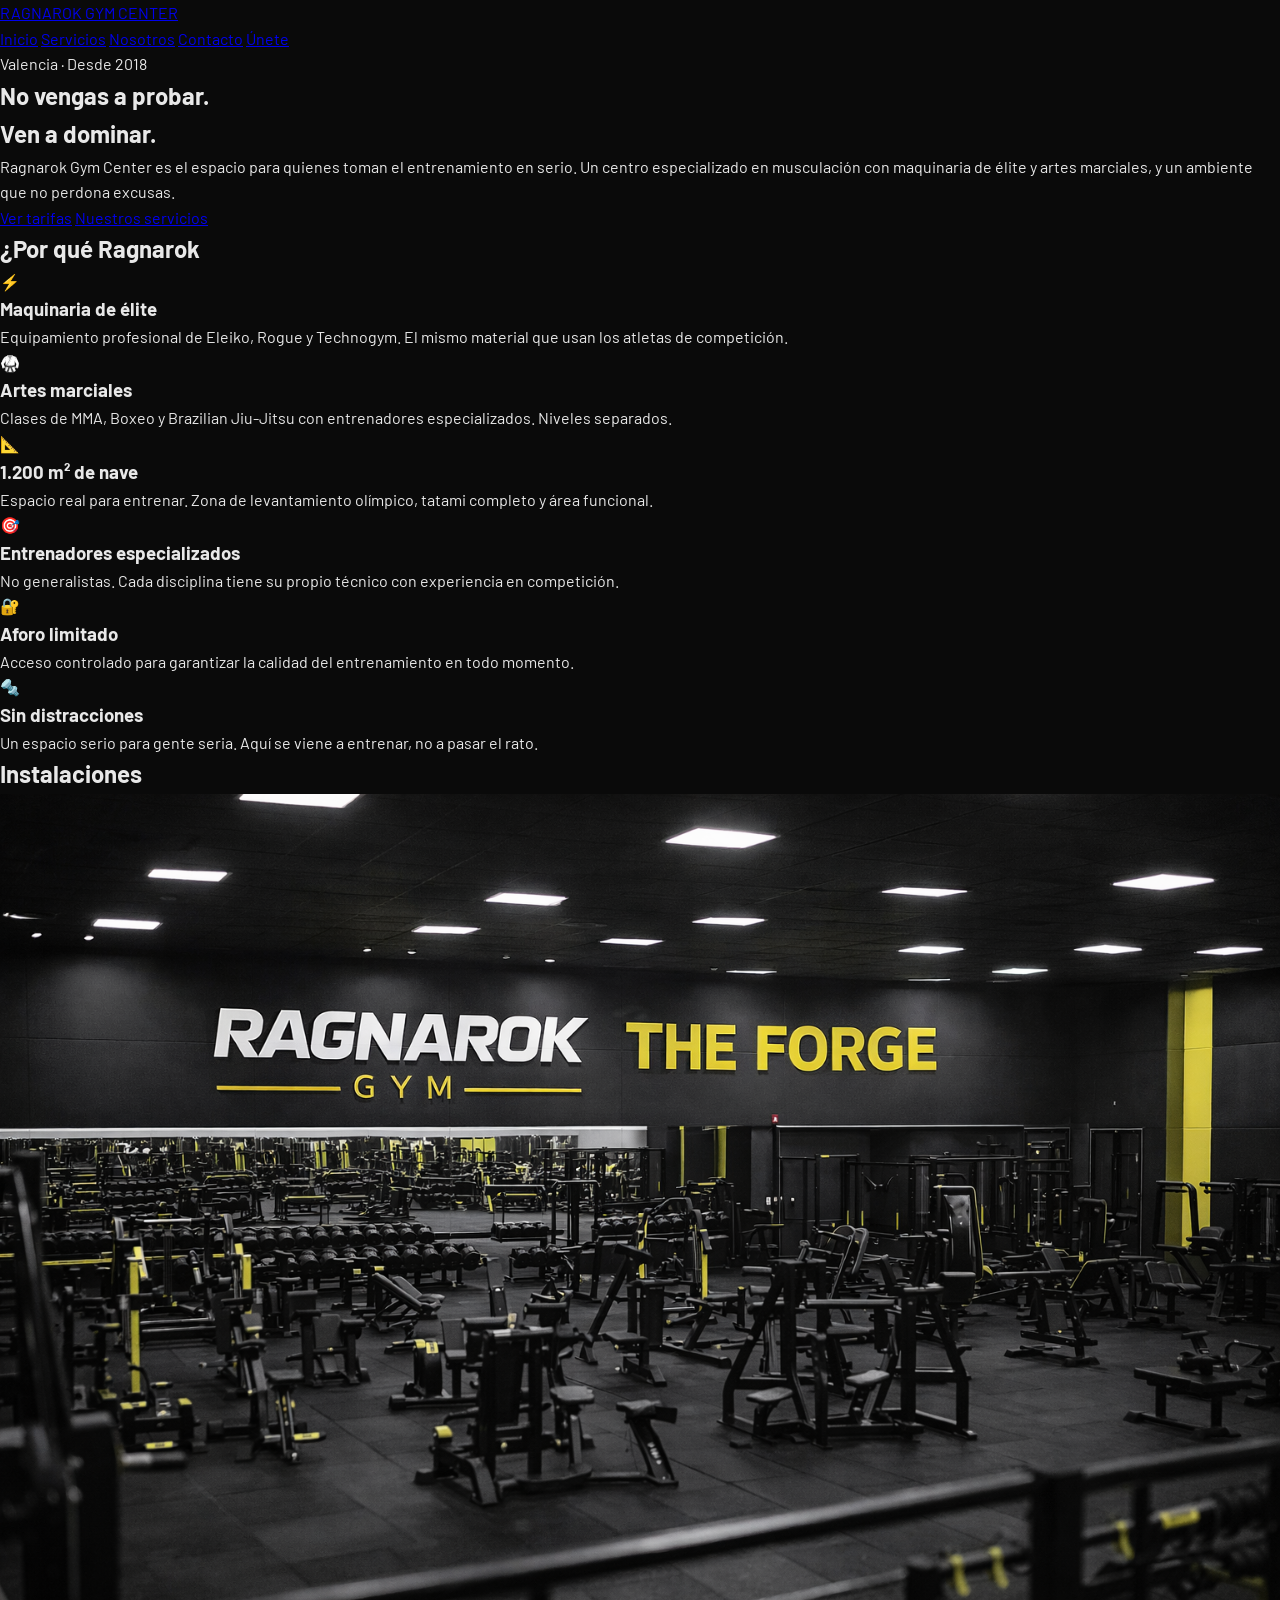
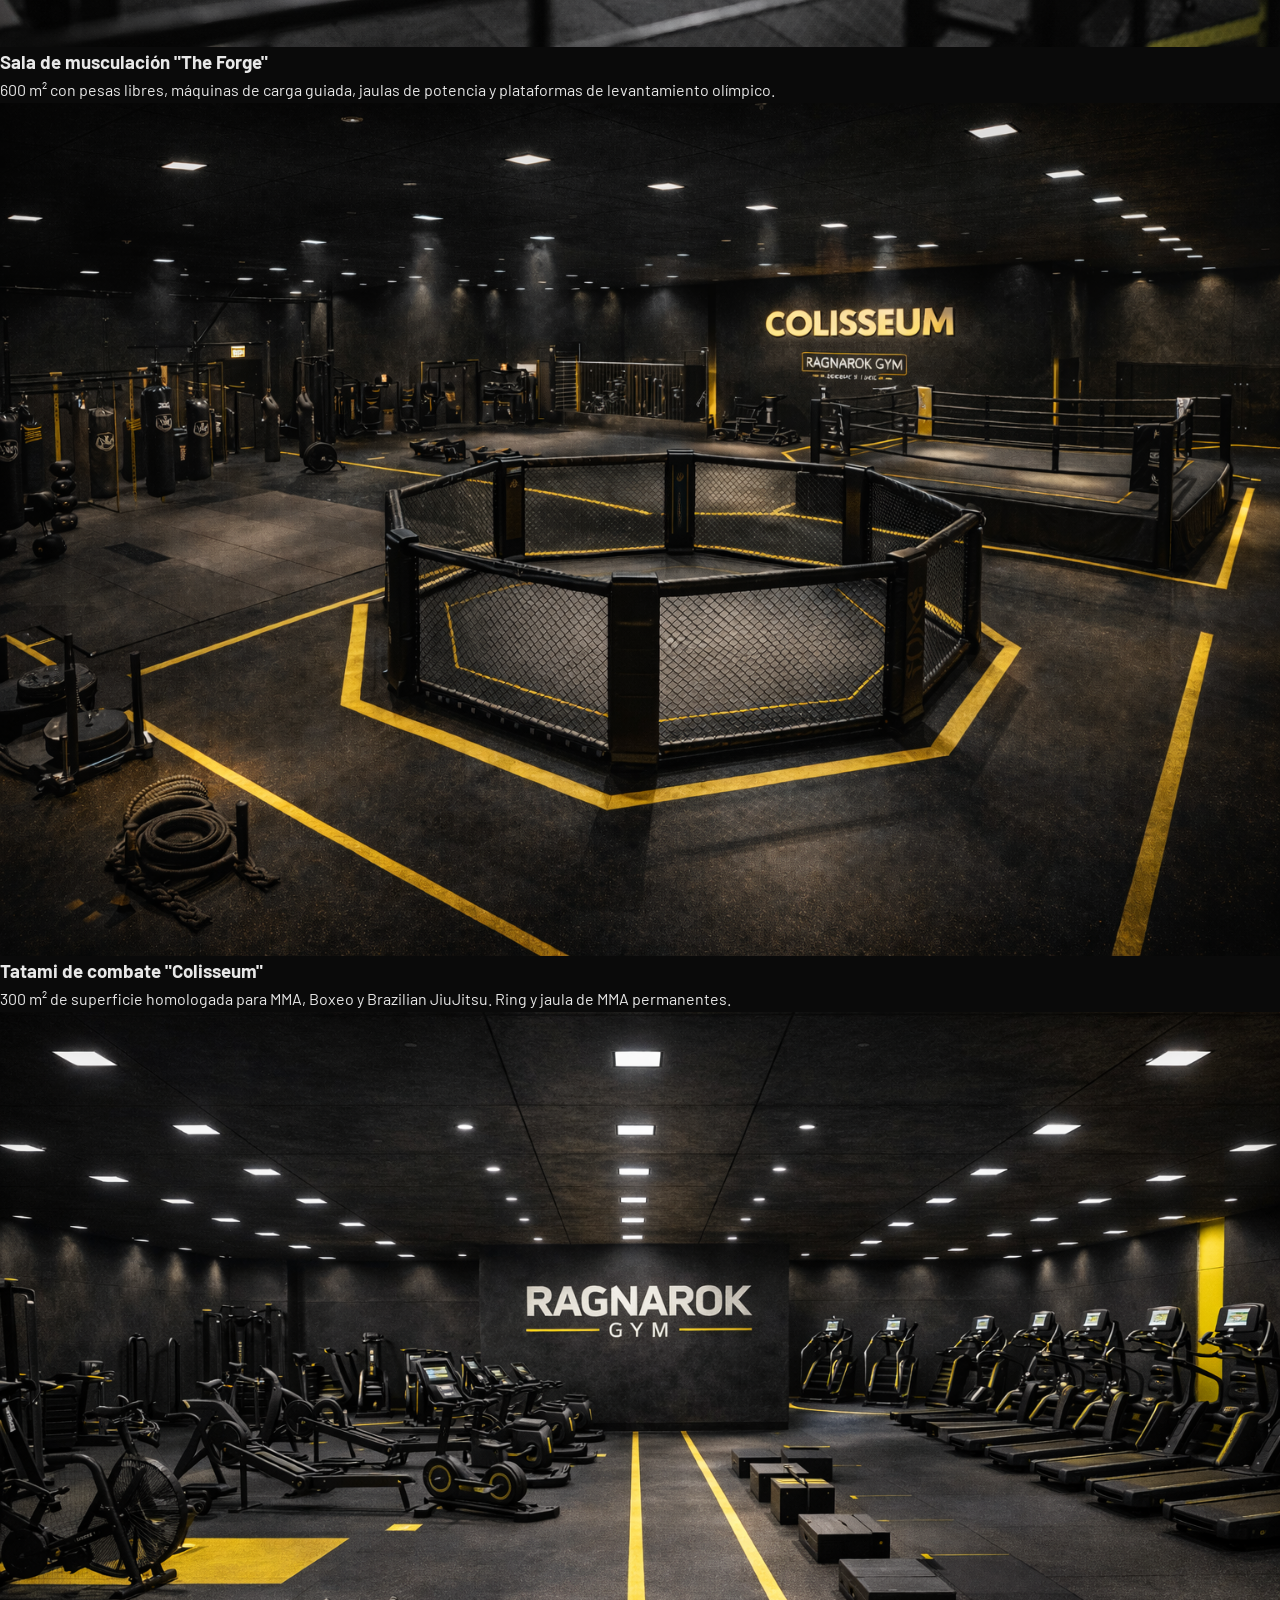
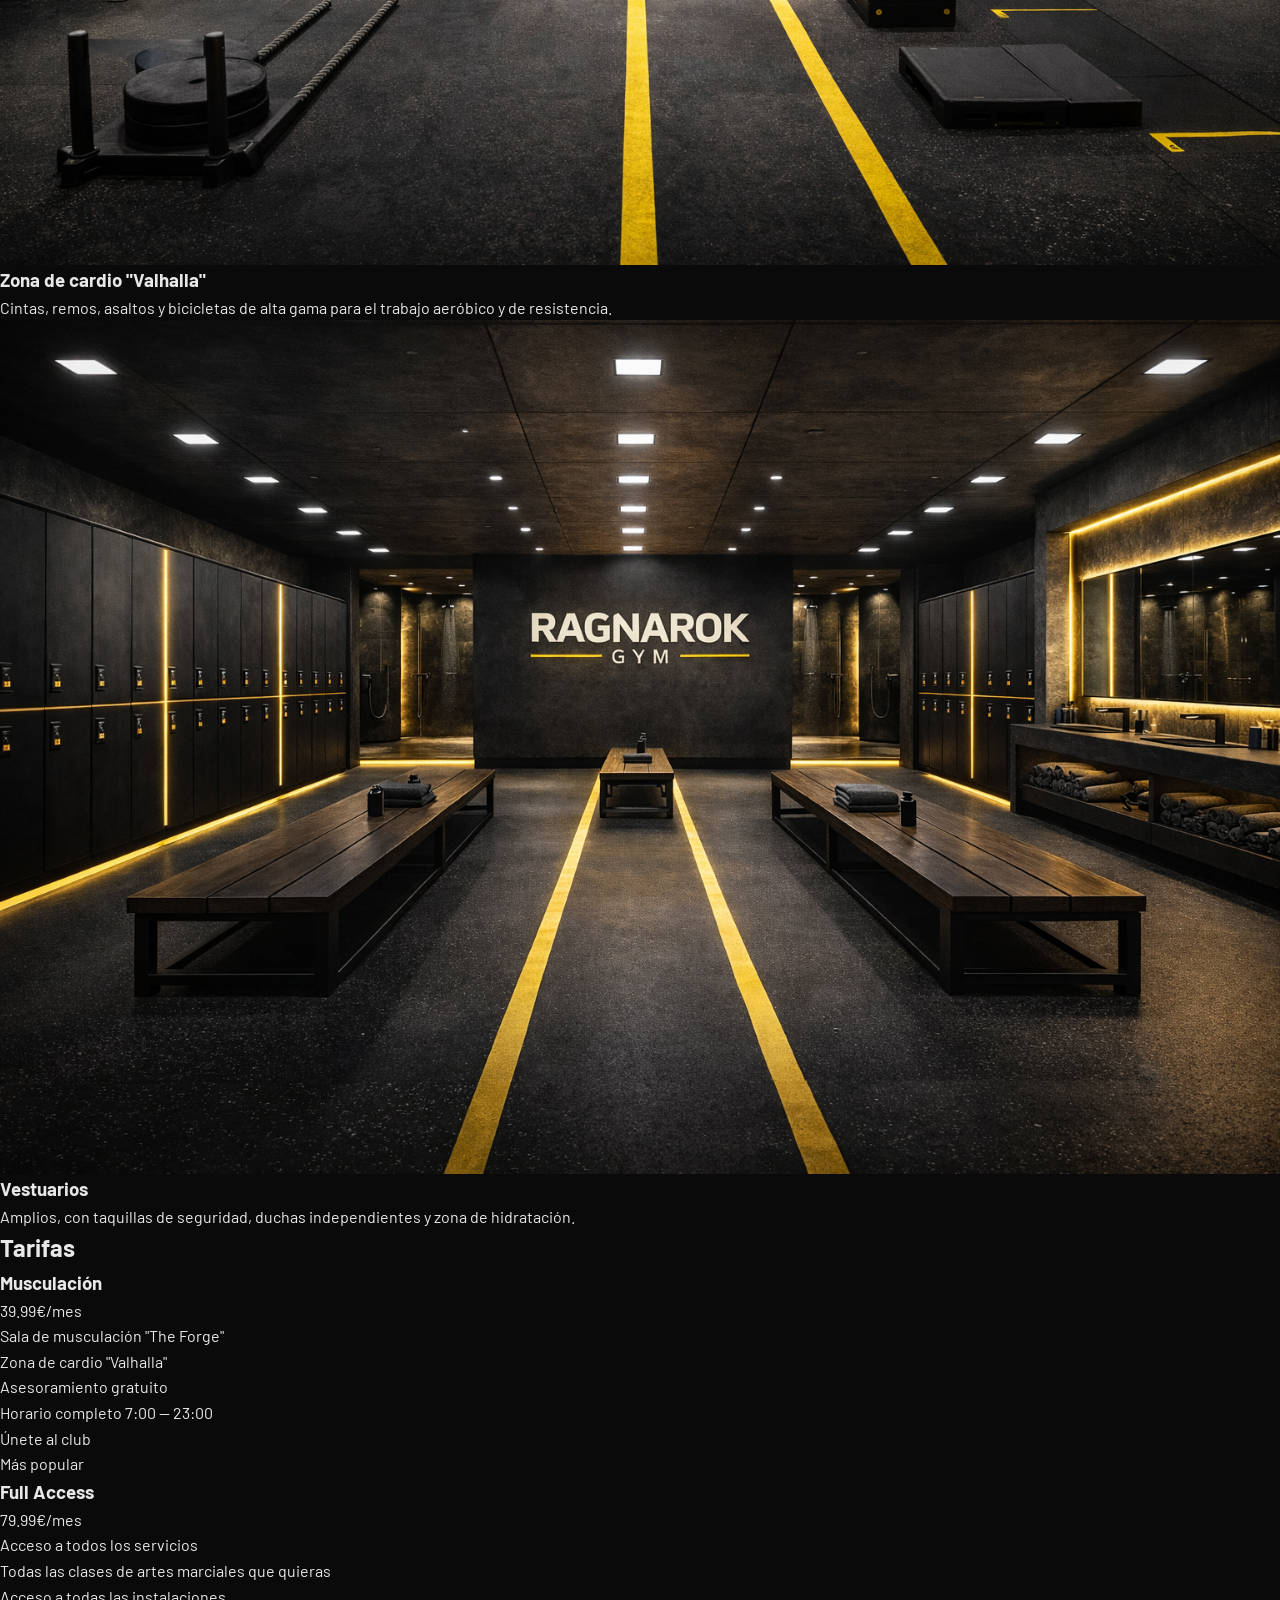
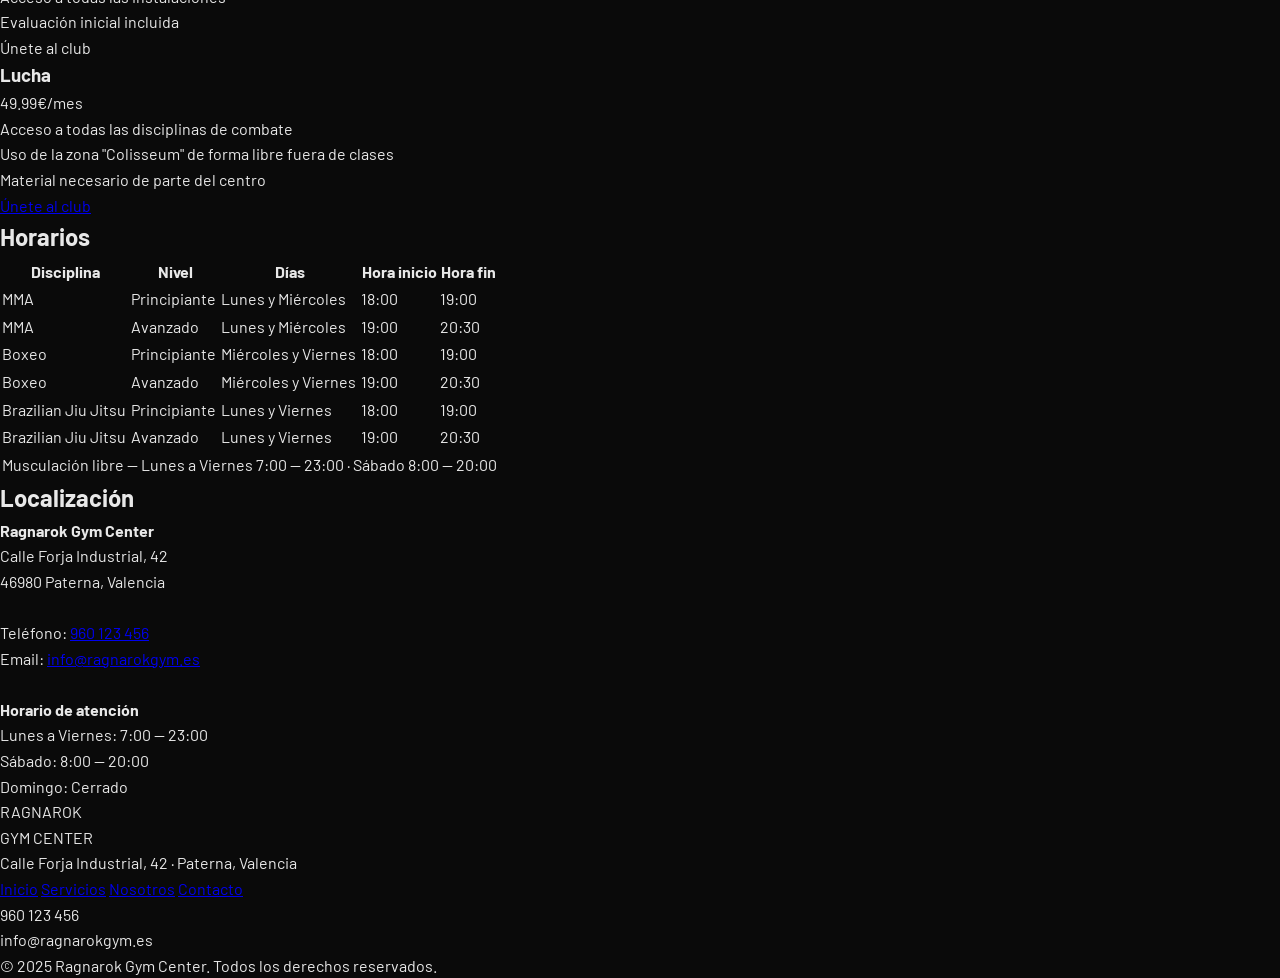
==== web/index.html @ 9cafcb99 "Añadir estructura inicial del proyecto web Se añaden las páginas HTML (index, contacto, nosotros, se" ====
<!DOCTYPE html>
<html lang="en">
<head>
    <meta charset="UTF-8">
    <meta name="viewport" content="width=device-width, initial-scale=1.0">
    <title>Ragnarok Gym Center - Forja tu límite</title>
    <link rel="preconnect" href="https://fonts.googleapis.com" />
  <link rel="preconnect" href="https://fonts.gstatic.com" crossorigin />
  <link href="https://fonts.googleapis.com/css2?family=Bebas+Neue&family=Barlow:wght@300;400;600;700&display=swap" rel="stylesheet" />
  <link rel="stylesheet" href="styles.css" />
</head>
<body>

    <!-- HEADER -->
    <header >
        <div class="contenedor header-interno">

            <a href="index.html" class="logo">
                <span class="logo-nombre">RAGNAROK</span>
                <span class="logo-slogan">GYM CENTER</span>
            </a>

            <nav class="nav-principal">
                <a href="index.html" class="nav-enlace activo">Inicio</a>
                <a href="servicios.html" class="nav-enlace">Servicios</a>
                <a href="nosotros.html" class="nav-enlace">Nosotros</a>
                <a href="contacto.html" class="nav-enlace">Contacto</a>
                <a href="index.html#tarifas" class="nav-enlace nav-enlace--cta">Únete</a>
            </nav>

        </div>
    </header>

    <!-- MAIN -->
    <main>
        <section class="hero" id="inicio">
            <div class="hero-fondo"></div>
            <div class="contenedor hero-contenido">

                <p class="hero-eyebrow">Valencia · Desde 2018</p>

                <h1 class="hero-titulo">
                    No vengas a probar. <br>
                    Ven a <span class="texto-acento">dominar</span>.
                </h1>

                <p class="hero-descripcion">
                    Ragnarok Gym Center es el espacio para quienes toman el entrenamiento en serio.
                    Un centro especializado en musculación con maquinaria de élite y artes marciales,
                    y un ambiente que no perdona excusas.
                </p>

                <div class="hero-botones">
                    <a href="index.html#tarifas" class="btn btn--primario">Ver tarifas</a>
                    <a href="servicios.html" class="btn btn--fantasma">Nuestros servicios</a>
                </div>

            </div>
        </section>

        <!-- SECTION BENEFICIOS -->
        <section class="beneficios" id="beneficios">
            <div class="contenedor">

                <h2>¿Por qué Ragnarok</h2>

                <div class="beneficios-grid">

                    <article>
                        <span>⚡</span>
                        <h3>Maquinaria de élite</h3>
                        <p>Equipamiento profesional de Eleiko, Rogue y Technogym. El mismo material que usan los atletas de competición.</p>
                    </article>

                    <article>
                        <span>🥋</span>
                        <h3>Artes marciales</h3>
                        <p>Clases de MMA, Boxeo y Brazilian Jiu-Jitsu con entrenadores especializados. Niveles separados.</p>
                    </article>

                    <article>
                        <span>📐</span>
                        <h3>1.200 m² de nave</h3>
                        <p>Espacio real para entrenar. Zona de levantamiento olímpico, tatami completo y área funcional.</p>
                    </article>

                    <article>
                        <span>🎯</span>
                        <h3>Entrenadores especializados</h3>
                        <p>No generalistas. Cada disciplina tiene su propio técnico con experiencia en competición.</p>
                    </article>

                    <article>
                        <span>🔐</span>
                        <h3>Aforo limitado</h3>
                        <p>Acceso controlado para garantizar la calidad del entrenamiento en todo momento.</p>
                    </article>

                    <article>
                        <span>🔩</span>
                        <h3>Sin distracciones</h3>
                        <p>Un espacio serio para gente seria. Aquí se viene a entrenar, no a pasar el rato.</p>
                    </article>
                </div>
            </div>
        </section>

        <!-- SECTION INSTALACIONES -->
        <section class="instalaciones" id="instalaciones">
            <div class="contenedor">

                <h2>Instalaciones</h2>

                <div class="instalaciones-grid">
                    <article>
                        <img src="img/sala-musculacion.jpg" alt="Sala de musculación principal">
                        <h3>Sala de musculación "The Forge"</h3>
                        <p>600 m² con pesas libres, máquinas de carga guiada, jaulas de potencia y plataformas de levantamiento olímpico.</p>
                    </article>

                    <article>
                        <img src="img/tatami.jpg" alt="Tatami y zona de combate">
                        <h3>Tatami de combate "Colisseum"</h3>
                        <p>300 m² de superficie homologada para MMA, Boxeo y Brazilian JiuJitsu. Ring y jaula de MMA permanentes.</p>
                    </article>

                    <article>
                        <img src="img/cardio.jpg" alt="Zona de cardio">
                        <h3>Zona de cardio "Valhalla"</h3>
                        <p>Cintas, remos, asaltos y bicicletas de alta gama para el trabajo aeróbico y de resistencia.</p>
                    </article>

                    <article>
                        <img src="img/vestuarios.jpg" alt="Vestuarios">
                        <h3>Vestuarios</h3>
                        <p>Amplios, con taquillas de seguridad, duchas independientes y zona de hidratación.</p>
                    </article>
                    

                </div>
            </div>
        </section>

        <!-- SECTION TARIFAS -->
        <section class="tarifas" id="tarifas">
            <div class="contenedor">

                <h2>Tarifas</h2>

                <div class="tarifas-grid">

                    <article>
                        <h3>Musculación</h3>
                        <p class="precio">39.99€<span>/mes</span></p>
                        <ul>
                            <li>Sala de musculación "The Forge"</li>
                            <li>Zona de cardio "Valhalla"</li>
                            <li>Asesoramiento gratuito</li>
                            <li>Horario completo 7:00 — 23:00</li>
                        </ul>
                        <a class="btn">Únete al club</a>
                    </article>

                    <article class="destacado">
                        <p class="badge">Más popular</p>
                        <h3>Full Access</h3>
                        <p class="precio">79.99€<span>/mes</span></p>
                        <ul>
                            <li>Acceso a todos los servicios</li>
                            <li>Todas las clases de artes marciales que quieras</li>
                            <li>Acceso a todas las instalaciones</li>
                            <li>Evaluación inicial incluida</li>
                        </ul>
                        <a class="btn">Únete al club</a>
                    </article>

                    <article>
                        <h3>Lucha</h3>
                        <p class="precio">49.99€<span>/mes</span></p>
                        <ul>
                            <li>Acceso a todas las disciplinas de combate</li>
                            <li>Uso de la zona "Colisseum" de forma libre fuera de clases</li>
                            <li>Material necesario de parte del centro</li>
                        </ul>
                        <a href="contacto.html" class="btn">Únete al club</a>
                    </article>

                </div>
            </div>

        </section>

        <!-- SECTION HORARIO  -->
        <section class="horarios" id="horarios">
            <div class="contenedor">

                <h2>Horarios</h2>

                <table>
                    <thead>
                        <tr>
                            <th>Disciplina</th>
                            <th>Nivel</th>
                            <th>Días</th>
                            <th>Hora inicio</th>
                            <th>Hora fin</th>
                        </tr>
                    </thead>
                    <tbody>
                        <tr>
                            <td>MMA</td>
                            <td>Principiante</td>
                            <td>Lunes y Miércoles</td>
                            <td>18:00</td>
                            <td>19:00</td>
                        </tr>
                        <tr>
                            <td>MMA</td>
                            <td>Avanzado</td>
                            <td>Lunes y Miércoles</td>
                            <td>19:00</td>
                            <td>20:30</td>
                        </tr>
                        <tr>
                            <td>Boxeo</td>
                            <td>Principiante</td>
                            <td>Miércoles y Viernes</td>
                            <td>18:00</td>
                            <td>19:00</td>
                        </tr>
                        <tr>
                            <td>Boxeo</td>
                            <td>Avanzado</td>
                            <td>Miércoles y Viernes</td>
                            <td>19:00</td>
                            <td>20:30</td>
                        </tr>
                        <tr>
                            <td>Brazilian Jiu Jitsu</td>
                            <td>Principiante</td>
                            <td>Lunes y Viernes</td>
                            <td>18:00</td>
                            <td>19:00</td>
                        </tr>
                        <tr>
                            <td>Brazilian Jiu Jitsu</td>
                            <td>Avanzado</td>
                            <td>Lunes y Viernes</td>
                            <td>19:00</td>
                            <td>20:30</td>
                        </tr>
                        <tr>
                            <td colspan="5">Musculación libre — Lunes a Viernes 7:00 — 23:00 · Sábado 8:00 — 20:00</td>
                        </tr>
                    </tbody>
                </table>
            </div>
        </section>

        <!-- SECTION LOCALIZACIÓN  -->
        <section>
            <div class="contenedor">

                <h2>Localización</h2>

                <div class="localizacion-inner">

                    <div class="localizacion-info">
                        <p><strong>Ragnarok Gym Center</strong></p>
                        <p>Calle Forja Industrial, 42</p>
                        <p>46980 Paterna, Valencia</p>
                        <br>
                        <p>Teléfono: <a href="tel:+34960123456">960 123 456</a></p>
                        <p>Email: <a href="mailto:info@ragnarokgym.es">info@ragnarokgym.es</a></p>
                        <br>
                        <p><strong>Horario de atención</strong></p>
                        <p>Lunes a Viernes: 7:00 — 23:00</p>
                        <p>Sábado: 8:00 — 20:00</p>
                        <p>Domingo: Cerrado</p>
                    </div>

                </div>
            </div>

        </section>

    </main>

    <!-- FOOTER  -->
    <footer class="footer">
        <div class="contenedor footer-inner">

            <div>
                <p class="logo-nombre">RAGNAROK</p>
                <p>GYM CENTER</p>
                <p>Calle Forja Industrial, 42 · Paterna, Valencia</p>
            </div>

            <nav>
                <a href="index.html">Inicio</a>
                <a href="servicios.html">Servicios</a>
                <a href="nosotros.html">Nosotros</a>
                <a href="contacto.html">Contacto</a>
            </nav>

            <div>
                <p>960 123 456</p>
                <p>info@ragnarokgym.es</p>
            </div>

        </div>
        
        <p class="footer-copy">© 2025 Ragnarok Gym Center. Todos los derechos reservados.</p>
    </footer>
</body>
</html>
---- web/styles.css ----
:root {
    --negro: #0a0a0a;
    --gris-oscuro: #141414;
    --gris-medio: #1e1e1e;
    --gris-borde: #2e2e2e;
    --texto-principal: #e8e8e8;
    --texto-secundario: #888888;
    --acento: #c8f000;
    --fuente-titulo: 'Bebas Neue', sans-serif;
    --fuente-cuerpo: 'Barlow', sans-serif;
    --borde: 1px solid var(--gris-borde);
}

* {
    margin: 0;
    padding: 0;
    box-sizing: border-box;
}

body {
    background-color: var(--negro);
    color: var(--texto-principal);
    font-family: var(--fuente-cuerpo);
    font-size: 16px;
    line-height: 1.6;
}

img {
    display: block;
    width: 100%;
}
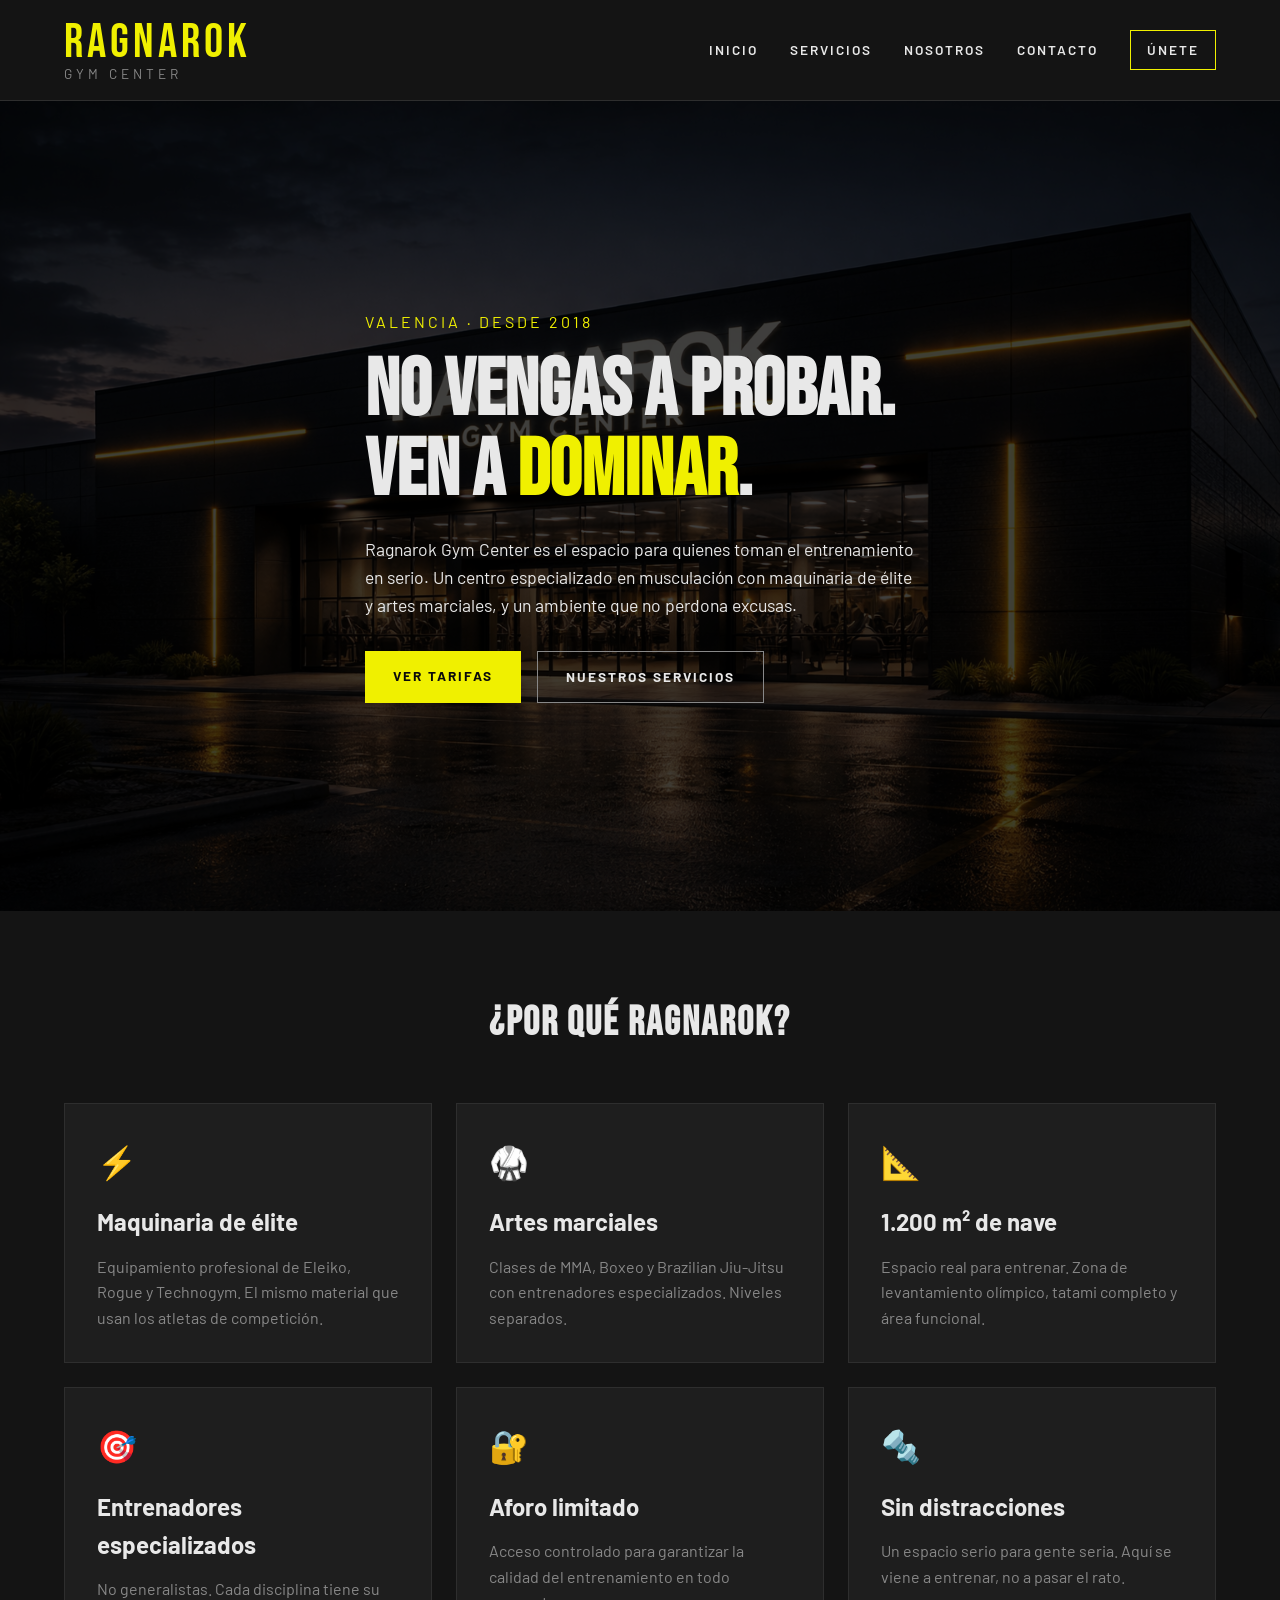
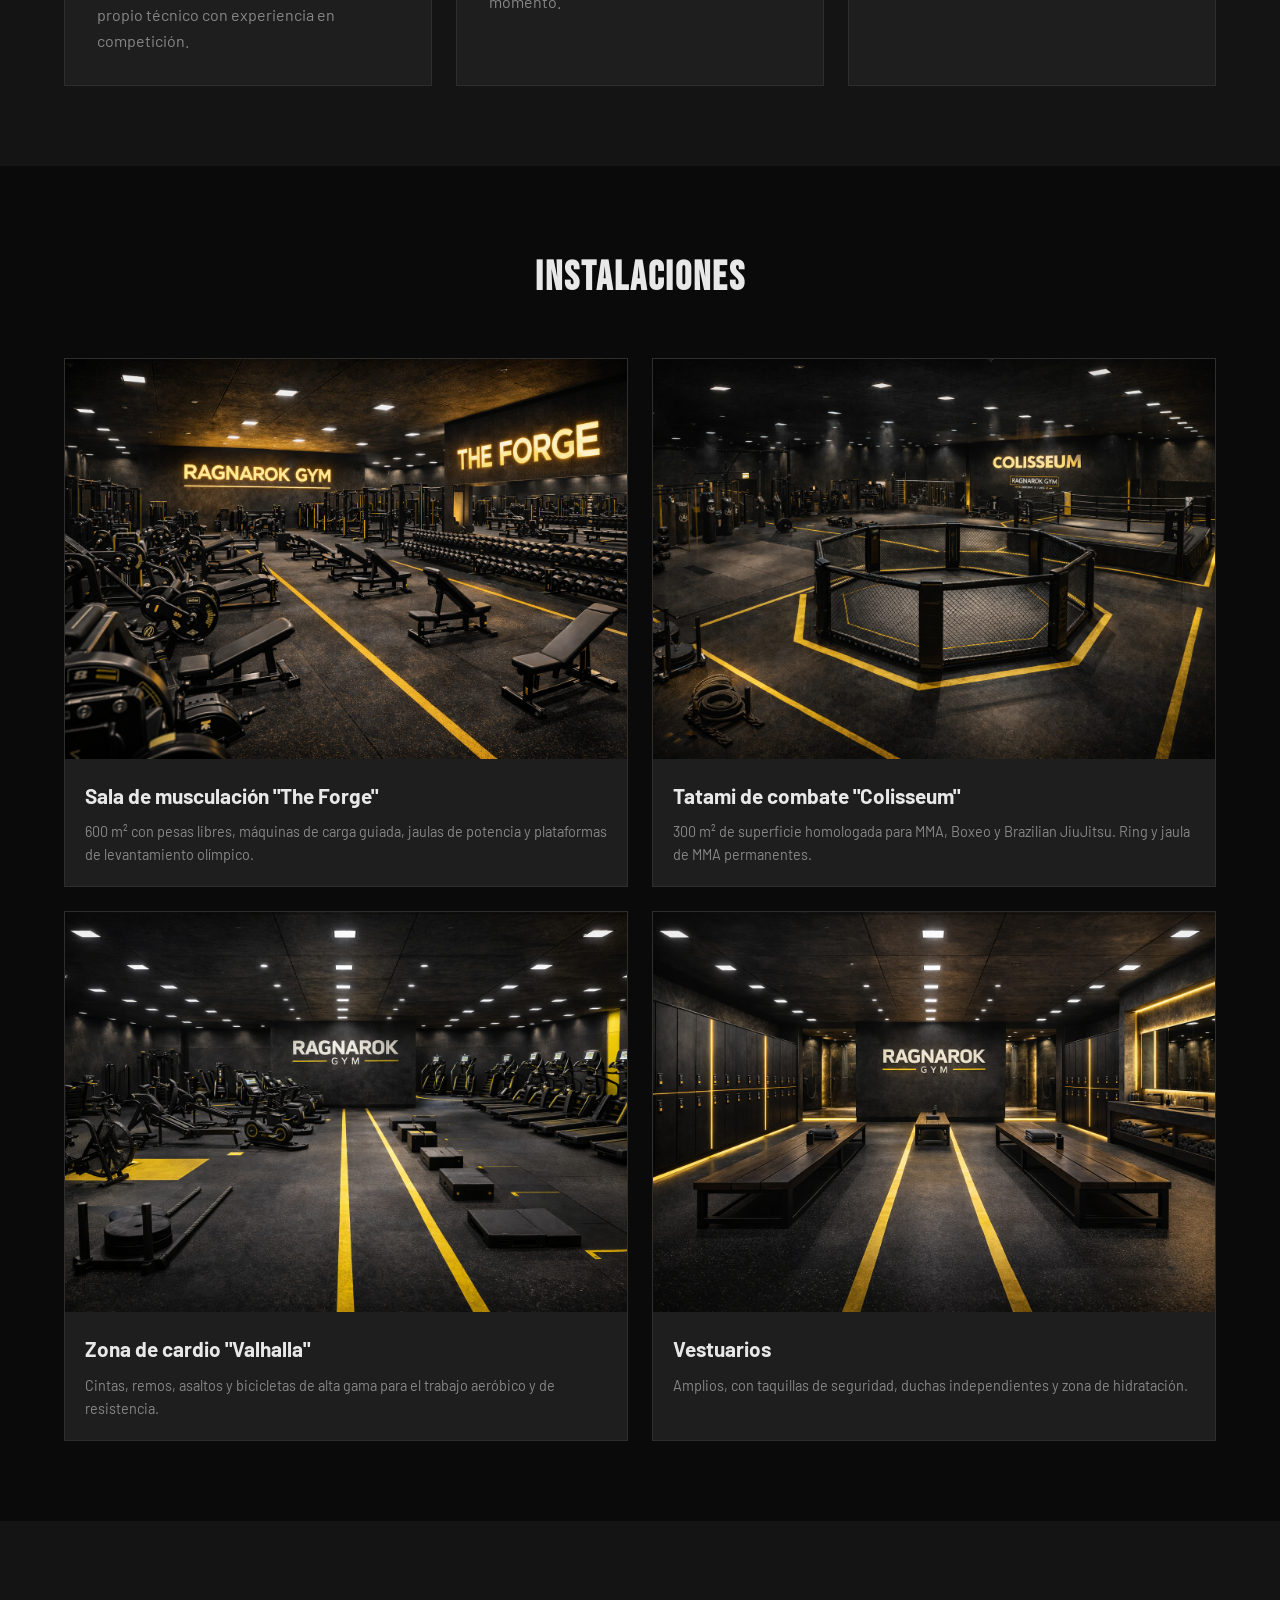
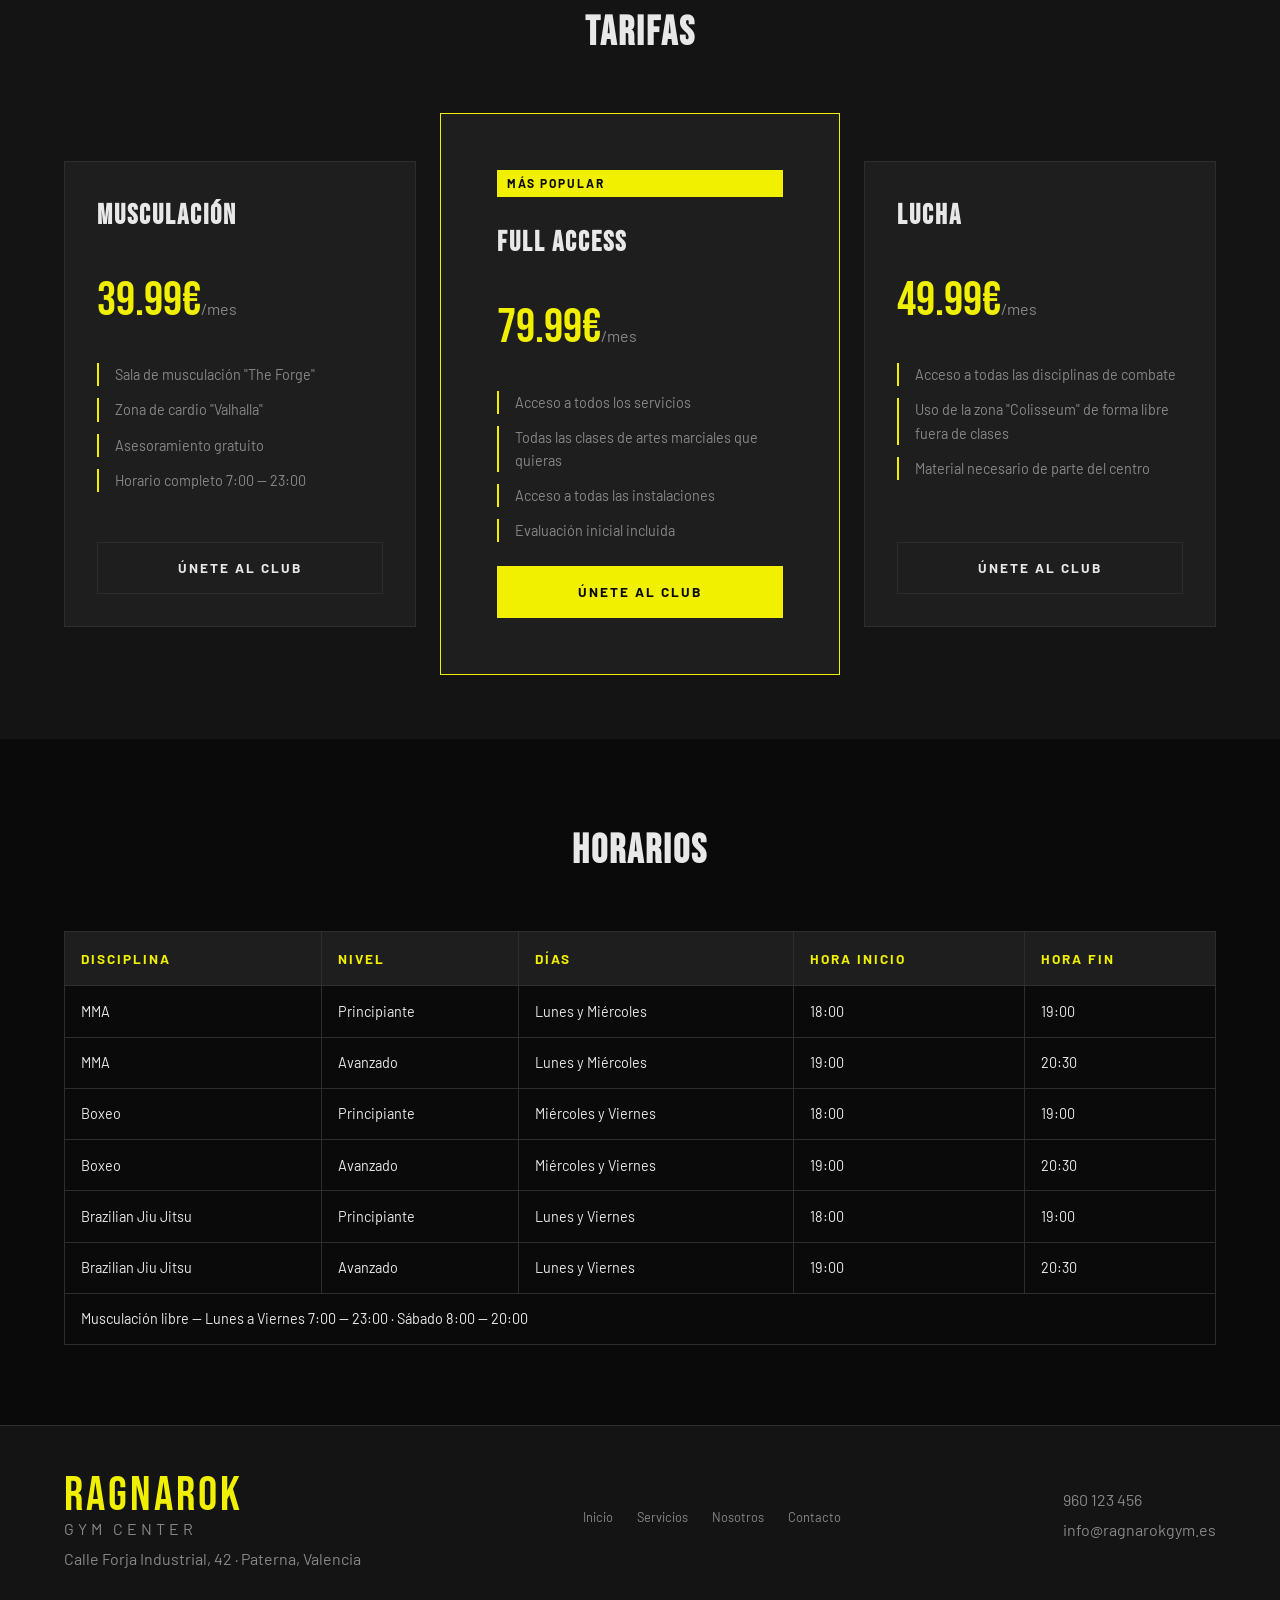
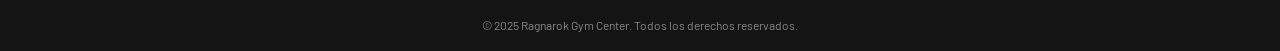
==== commit 30353b4e: "Añadir CSS de index.html A parte, se ha quitado sección de localización" ====
--- a/web/index.html
+++ b/web/index.html
@@ -62,7 +62,7 @@
         <section class="beneficios" id="beneficios">
             <div class="contenedor">
 
-                <h2>¿Por qué Ragnarok</h2>
+                <h2>¿Por qué Ragnarok?</h2>
 
                 <div class="beneficios-grid">
 
@@ -257,33 +257,6 @@
             </div>
         </section>
 
-        <!-- SECTION LOCALIZACIÓN  -->
-        <section>
-            <div class="contenedor">
-
-                <h2>Localización</h2>
-
-                <div class="localizacion-inner">
-
-                    <div class="localizacion-info">
-                        <p><strong>Ragnarok Gym Center</strong></p>
-                        <p>Calle Forja Industrial, 42</p>
-                        <p>46980 Paterna, Valencia</p>
-                        <br>
-                        <p>Teléfono: <a href="tel:+34960123456">960 123 456</a></p>
-                        <p>Email: <a href="mailto:info@ragnarokgym.es">info@ragnarokgym.es</a></p>
-                        <br>
-                        <p><strong>Horario de atención</strong></p>
-                        <p>Lunes a Viernes: 7:00 — 23:00</p>
-                        <p>Sábado: 8:00 — 20:00</p>
-                        <p>Domingo: Cerrado</p>
-                    </div>
-
-                </div>
-            </div>
-
-        </section>
-
     </main>
 
     <!-- FOOTER  -->
@@ -291,8 +264,10 @@
         <div class="contenedor footer-inner">
 
             <div>
-                <p class="logo-nombre">RAGNAROK</p>
-                <p>GYM CENTER</p>
+                <div class="logo-footer">
+                    <p class="logo-nombre">RAGNAROK</p>
+                    <p class="logo-slogan">GYM CENTER</p>
+                </div>
                 <p>Calle Forja Industrial, 42 · Paterna, Valencia</p>
             </div>
 
@@ -309,7 +284,7 @@
             </div>
 
         </div>
-        
+
         <p class="footer-copy">© 2025 Ragnarok Gym Center. Todos los derechos reservados.</p>
     </footer>
 </body>
--- a/web/styles.css
+++ b/web/styles.css
@@ -5,7 +5,7 @@
     --gris-borde: #2e2e2e;
     --texto-principal: #e8e8e8;
     --texto-secundario: #888888;
-    --acento: #c8f000;
+    --acento: #f0f000;
     --fuente-titulo: 'Bebas Neue', sans-serif;
     --fuente-cuerpo: 'Barlow', sans-serif;
     --borde: 1px solid var(--gris-borde);
@@ -28,4 +28,479 @@
 img {
     display: block;
     width: 100%;
-}+}
+
+a {
+    text-decoration: none;
+    color: inherit;
+}
+
+/* =====================
+        HEADER
+====================== */
+
+.contenedor {
+    max-width: 1200px;
+    margin: 0 auto;
+    padding: 0 24px;
+}
+
+header {
+    background-color: var(--gris-oscuro);
+    border-bottom: var(--borde);
+    position: sticky;
+    top: 0;
+    z-index: 100;
+    padding: 15px;
+}
+
+.header-interno {
+    display: flex;
+    justify-content: space-between;
+    align-items: center;
+    height: 70px;
+}
+
+/* -- LOGO -- */
+.logo {
+    display: flex;
+    flex-direction: column;
+    line-height: 1;
+}
+
+.logo-nombre {
+    font-family: var(--fuente-titulo);
+    font-size: 3rem;
+    color: var(--acento);
+    letter-spacing: 4px;
+}
+
+.logo-slogan {
+    font-size: 0.85rem;
+    letter-spacing: 4px;
+    color: var(--texto-secundario);
+}
+
+/* -- NAV -- */
+.nav-principal {
+    display: flex;
+    gap: 32px;
+    align-items: center;
+}
+
+.nav-enlace {
+    font-size: 0.85rem;
+    font-weight: 600;
+    letter-spacing: 2px;
+    text-transform: uppercase;
+    color: var(--texto-principal);
+    transition: color 0.2s;
+}
+
+.nav-enlace:hover {
+    color: var(--acento);
+}
+
+.nav-enlace--cta {
+    border: 1px solid var(--acento);
+    color: var(--texto-principal);
+    padding: 8px 16px;
+}
+
+.nav-enlace--cta:hover{
+    background-color: var(--acento);
+    color: var(--negro);
+}
+
+/* =====================
+        HERO
+====================== */
+
+.hero {
+    position: relative;
+    min-height: 90vh;
+    display: flex;
+    align-items: center;
+    background-image: url(img/gimnasio.jpg);
+    background-size: cover;
+    background-position: center;
+}
+
+.hero::before {
+    content: '';
+    position: absolute;
+    inset: 0;
+    background-color: rgba(0, 0, 0, 0.75);
+}
+
+.hero-contenido {
+    position: relative;
+    max-width: 700px;
+}
+
+.hero-eyebrow {
+    font: 0.85rem;
+    letter-spacing: 3px;
+    text-transform: uppercase;
+    color: var(--acento);
+    margin-bottom: 1rem;
+}
+
+.hero-titulo {
+    font-family: var(--fuente-titulo);
+    font-size: 5rem;
+    line-height: 1;
+    margin-bottom: 1.5rem;
+}
+
+.texto-acento {
+    color: var(--acento);
+}
+
+.hero-descripcion {
+    font-size: 1.1rem;
+    color: var(--texto-principal);
+    max-width: 550px;
+    margin-bottom: 2rem;
+}
+
+.hero-botones {
+    display: flex;
+    gap: 1rem;
+}
+
+.btn {
+    font-family: var(--fuente-cuerpo);
+    font-size: 0.85rem;
+    font-weight: 700;
+    letter-spacing: 2px;
+    text-transform: uppercase;
+    padding: 14px 28px;
+    cursor: pointer;
+    transition: all 0.2s;
+}
+
+.btn--primario {
+    background-color: var(--acento);
+    color: var(--negro);
+}
+
+.btn--primario:hover {
+    background-color: #fff;
+}
+
+.btn--fantasma {
+    border: 1px solid var(--texto-secundario);
+    color: var(--texto-principal);
+}
+
+.btn--fantasma:hover {
+    border-color: var(--acento);
+    color: var(--acento);
+}
+
+/* =====================
+    SECTION BENEFICIOS
+====================== */
+
+.beneficios {
+  background-color: var(--gris-oscuro);
+  padding: 5rem 0;
+}
+
+.beneficios h2 {
+  color: var(--texto-principal);
+  font-size: 2.5rem;
+  text-align: center;
+  margin-bottom: 3rem;
+  font-family: var(--fuente-titulo);
+  letter-spacing: 2px;
+}
+
+.beneficios-grid{
+    display: grid;
+    grid-template-columns: repeat(3, 1fr);
+    gap: 1.5rem;
+}
+
+.beneficios-grid article {
+  background-color: var(--gris-medio);
+  border: var(--borde);
+  padding: 2rem;
+}
+
+.beneficios-grid article span {
+    font-size: 2rem;
+    display: block;
+    margin-bottom: 1rem;
+}
+
+.beneficios-grid article h3 {
+  color: var(--texto-principal);
+  font-size: 1.5rem;
+  margin-bottom: 0.75rem;
+}
+
+.beneficios-grid article p {
+  color: var(--texto-secundario);
+  font-size: 1rem;
+}
+
+/* =====================
+  SECCIÓN INSTALACIONES
+====================== */
+
+.instalaciones {
+    background-color: var(--negro);
+    padding: 5rem 0;
+}
+
+.instalaciones h2 {
+    color: var(--texto-principal);
+    font-family: var(--fuente-titulo);
+    font-size: 2.5rem;
+    letter-spacing: 2px;
+    text-align: center;
+    margin-bottom: 3rem;
+}
+
+.instalaciones-grid {
+    display: grid;
+    grid-template-columns: repeat(2, 1fr);
+    gap: 1.5rem;
+}
+
+.instalaciones-grid article {
+    background-color: var(--gris-medio);
+    border: var(--borde);
+    overflow: hidden;
+}
+
+.instalaciones-grid article img {
+    width: 100%;
+    height: 400px;
+    object-fit: cover;
+}
+
+.instalaciones-grid h3 {
+    color: var(--texto-principal);
+    font-size: 1.3rem;
+    padding: 1.25rem 1.25rem 0.5rem;
+}
+
+.instalaciones-grid p {
+    color: var(--texto-secundario);
+    font-size: 0.9rem;
+    padding: 0 1.25rem 1.25rem;
+}
+
+/* =====================
+  SECCIÓN TARIFAS
+====================== */
+
+.tarifas {
+    background-color: var(--gris-oscuro);
+    padding: 5rem 0 7rem;
+}
+
+.tarifas h2 {
+    color: var(--texto-principal);
+    font-family: var(--fuente-titulo);
+    font-size: 2.5rem;
+    letter-spacing: 2px;
+    text-align: center;
+    margin-bottom: 6rem;
+}
+
+.tarifas-grid {
+    display: flex;
+    gap: 1.5rem;
+}
+
+.tarifas-grid article {
+    background-color: var(--gris-medio);
+    border: var(--borde);
+    padding: 2rem;
+    flex: 1;
+    display: flex;
+    flex-direction: column;
+    gap: 1.5rem;
+}
+
+.tarifas-grid article.destacado {
+    border-color: var(--acento); 
+    padding: 3.5rem;
+    margin-top: -3rem;
+    margin-bottom: -3rem;
+}
+
+.tarifas-grid article h3 {
+    color: var(--texto-principal);
+    font-family: var(--fuente-titulo);
+    font-size: 1.75rem;
+    letter-spacing: 2px;
+}
+
+.badge {
+    background-color: var(--acento);
+    color: var(--negro);
+    font-size: 0.75rem;
+    font-weight: 700;
+    letter-spacing: 2px;
+    text-transform: uppercase;
+    padding: 4px 10px;
+    display: inline-block;
+}
+
+.precio {
+    font-family: var(--fuente-titulo);
+    font-size: 3rem;
+    color: var(--acento);
+}
+
+.precio span {
+    font-family: var(--fuente-cuerpo);
+    font-size: 1rem;
+    color: var(--texto-secundario);
+}
+
+.tarifas-grid article ul {
+    list-style: none;
+    display: flex;
+    flex-direction: column;
+    gap: 0.75rem;
+}
+
+.tarifas-grid article ul li {
+    color: var(--texto-secundario);
+    font-size: 0.9rem;
+    padding-left: 1rem;
+    border-left: 2px solid var(--acento);
+}
+
+.tarifas-grid article .btn {
+    background-color: transparent;
+    border: 1px solid var(--gris-borde);
+    color: var(--texto-principal);
+    text-align: center;
+    margin-top: auto;
+    cursor: pointer;
+}
+
+.tarifas-grid article .btn:hover {
+    border-color: var(--acento);
+    color: var(--acento);
+}
+
+.tarifas-grid article.destacado .btn {
+  background-color: var(--acento);
+  border-color: var(--acento);
+  color: var(--negro);
+}
+
+/* =====================
+    SECCIÓN HORARIOS
+====================== */
+
+.horarios {
+    background-color: var(--negro);
+    padding: 5rem 0;
+}
+
+.horarios h2 {
+    color: var(--texto-principal);
+    font-family: var(--fuente-titulo);
+    font-size: 2.5rem;
+    letter-spacing: 2px;
+    text-align: center;
+    margin-bottom: 3rem;
+}
+
+.horarios table {
+    width: 100%;
+    border-collapse: collapse;
+}
+
+.horarios th {
+    background-color: var(--gris-medio);
+    color: var(--acento);
+    border: var(--borde);
+    font-size: 0.85rem;
+    letter-spacing: 2px;
+    text-transform: uppercase;
+    padding: 1rem;
+    text-align: left;
+}
+
+.horarios td {
+    color: var(--texto-pri);
+    border: var(--borde);
+    font-size: 0.9rem;
+    padding: 0.85rem 1rem;
+}
+
+.horarios tr:hover td {
+    background-color: var(--gris-medio);
+    color: var(--texto-principal);
+}
+
+/* =====================
+        FOOTER
+====================== */
+
+footer {
+    background-color: var(--gris-oscuro);
+    border-top: var(--borde);
+    padding: 2rem 0 1rem;
+}
+
+.footer-inner {
+    display: flex;
+    justify-content: space-between;
+    align-items: center;
+    gap: 2rem;
+    margin-bottom: 1.5rem;
+}
+
+.footer-inner p {
+    color: var(--texto-secundario);
+    font-size: 1rem;
+    margin-bottom: 0.25rem;
+}
+
+.footer-inner .logo-nombre {
+    color: var(--acento);
+    font-family: var(--fuente-titulo);
+    font-size: 3rem;
+    letter-spacing: 3px;
+}
+
+.footer-inner .logo-slogan {
+    color: var(--texto-secundario);
+    font-size: 1rem;
+    letter-spacing: 4px;
+    margin-top: -1.4rem;
+}
+
+.footer-inner nav {
+    display: flex;
+    gap: 1.5rem;
+}
+
+.footer-inner nav a {
+    color: var(--texto-secundario);
+    font-size: 0.8rem;
+    transition: color 0.2s;
+}
+
+.footer-inner nav a:hover {
+    color: var(--acento);
+}
+
+.footer-copy {
+    color: var(--texto-muted);
+    font-size: 0.75rem;
+    text-align: center;
+    padding-top: 1rem;
+    color: var(--texto-secundario);
+}
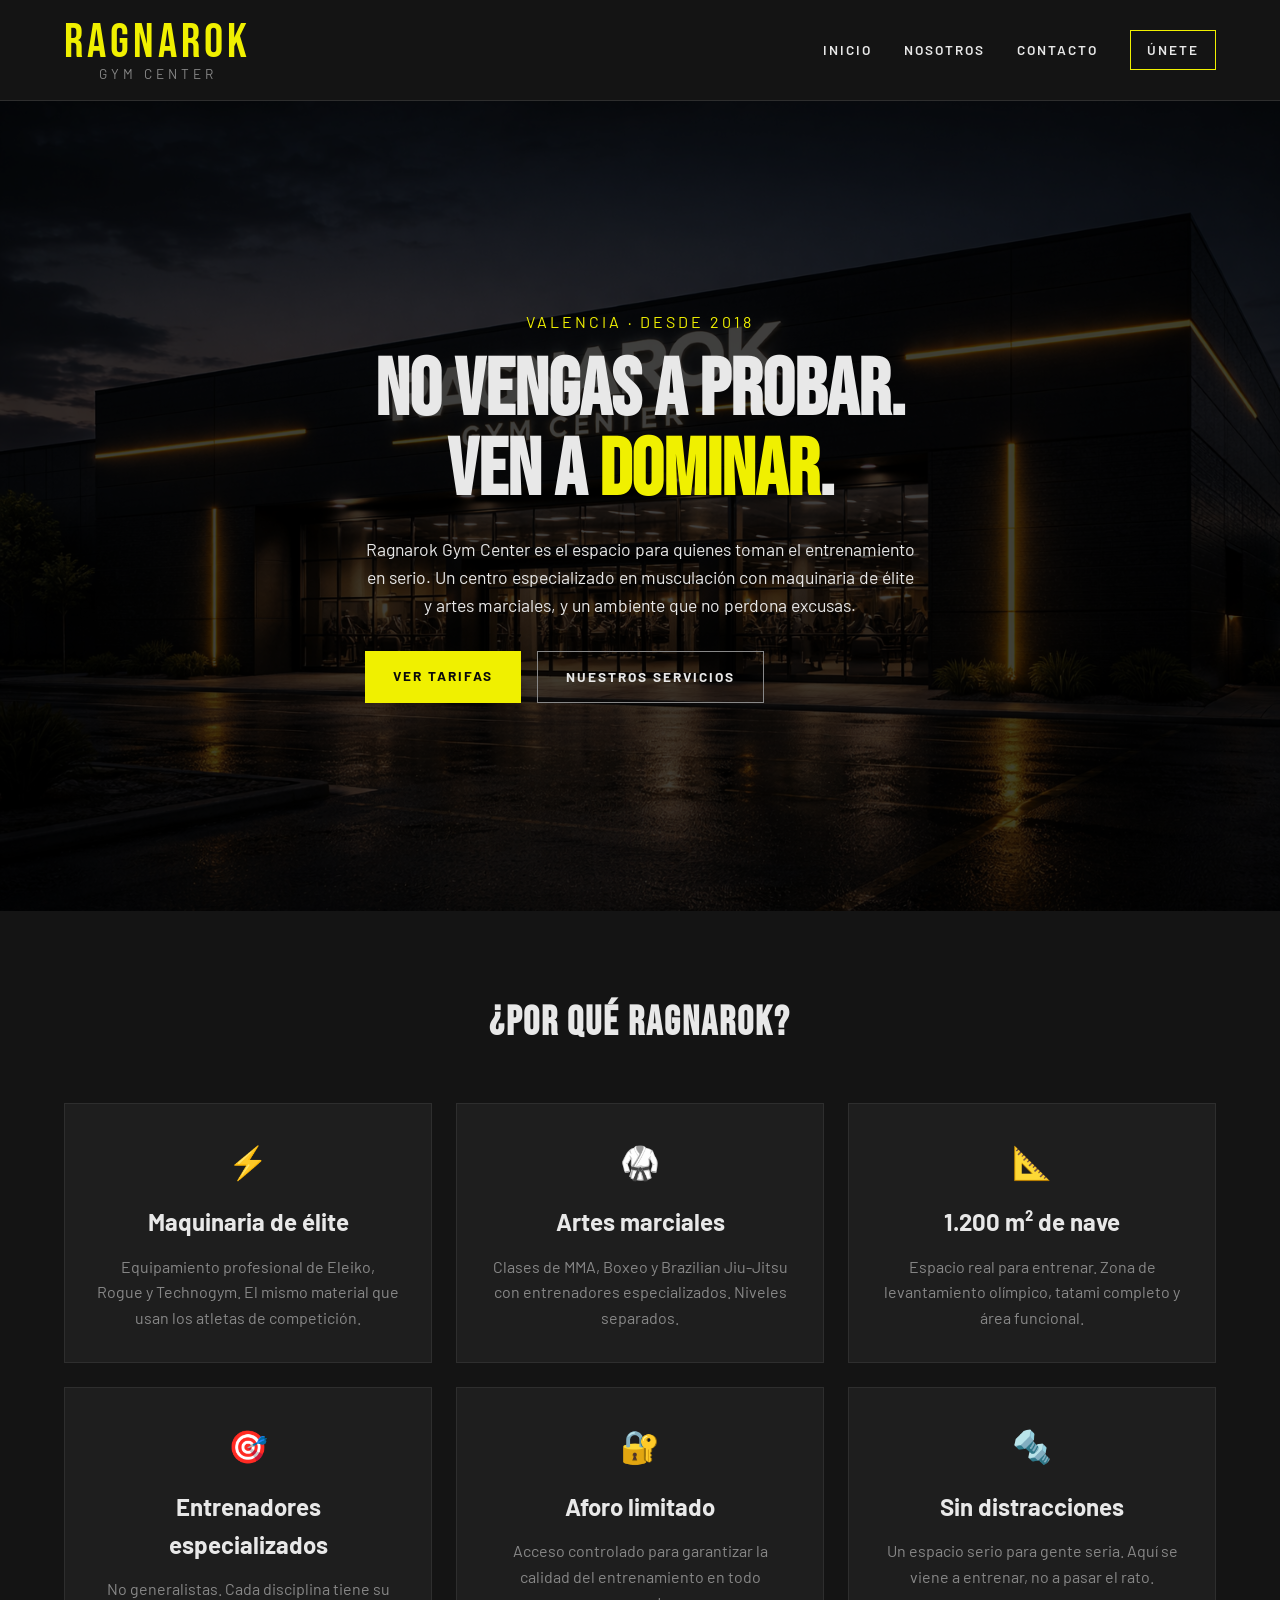
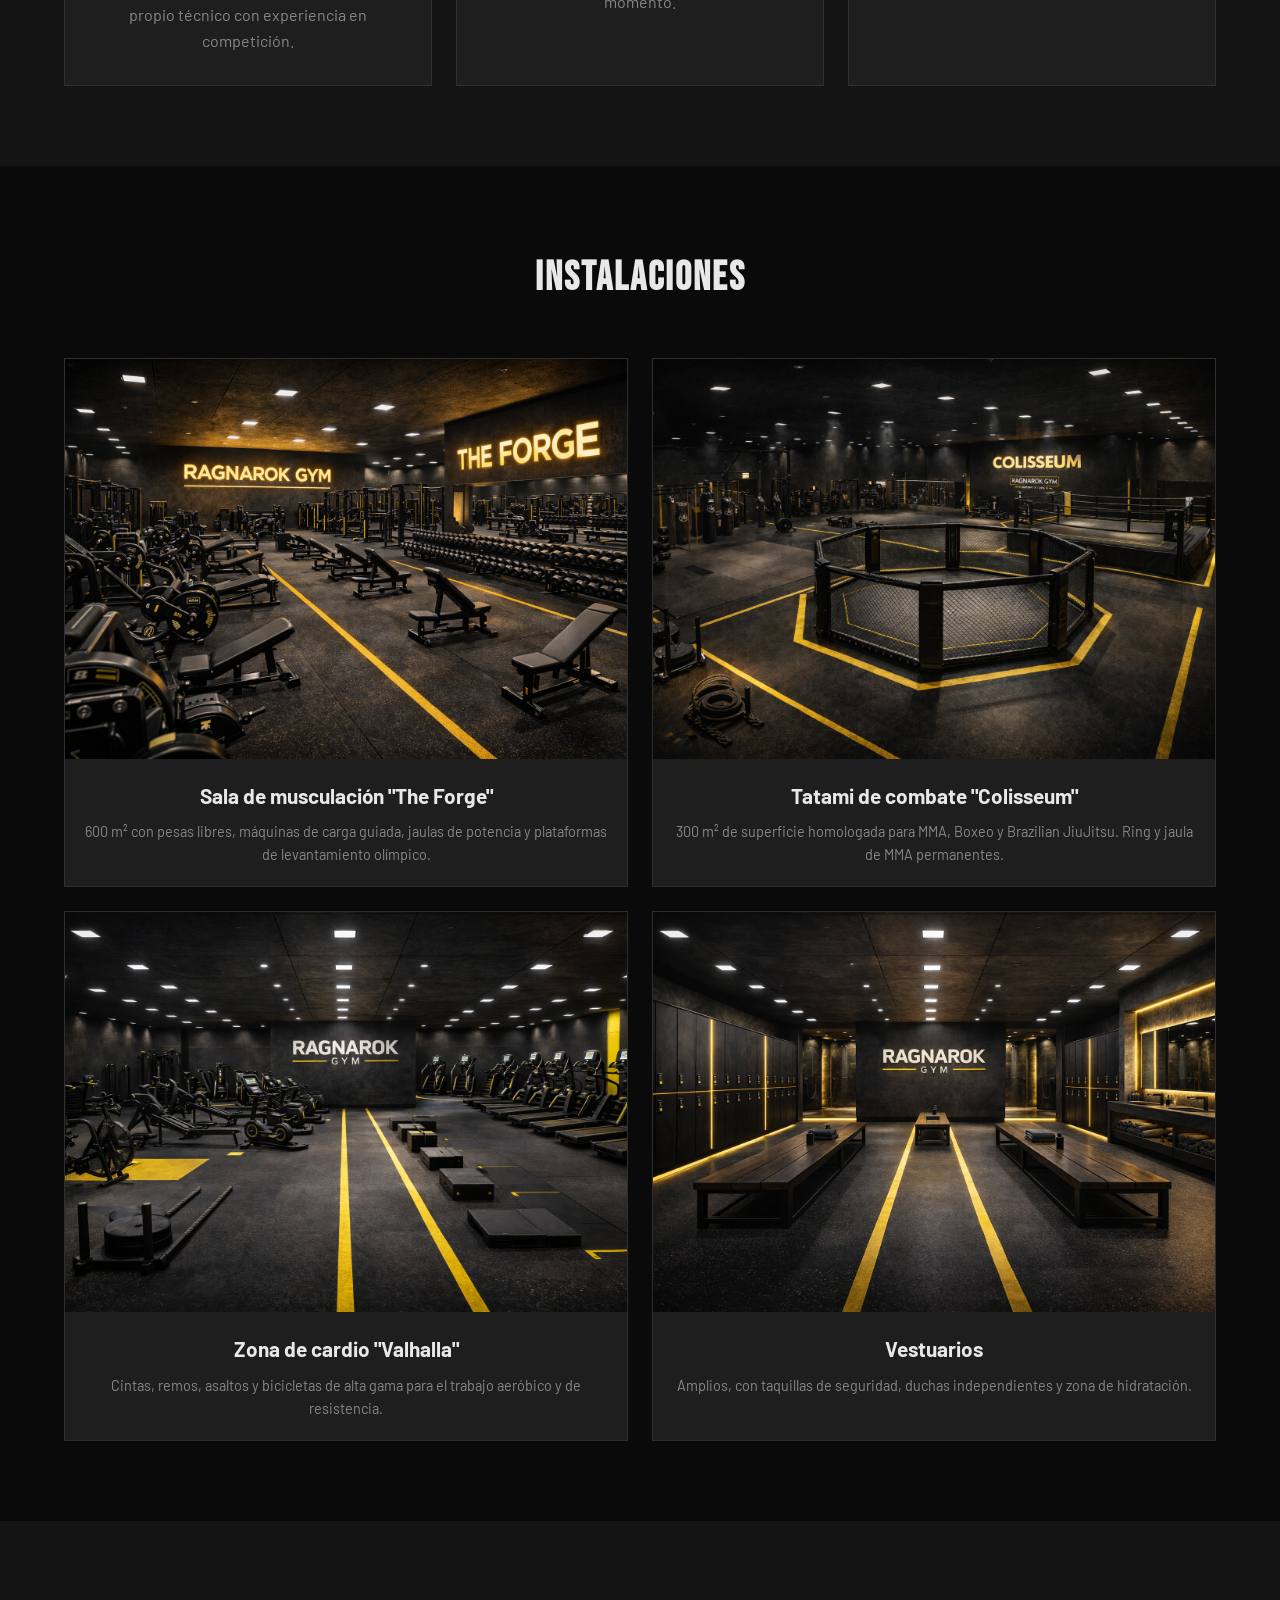
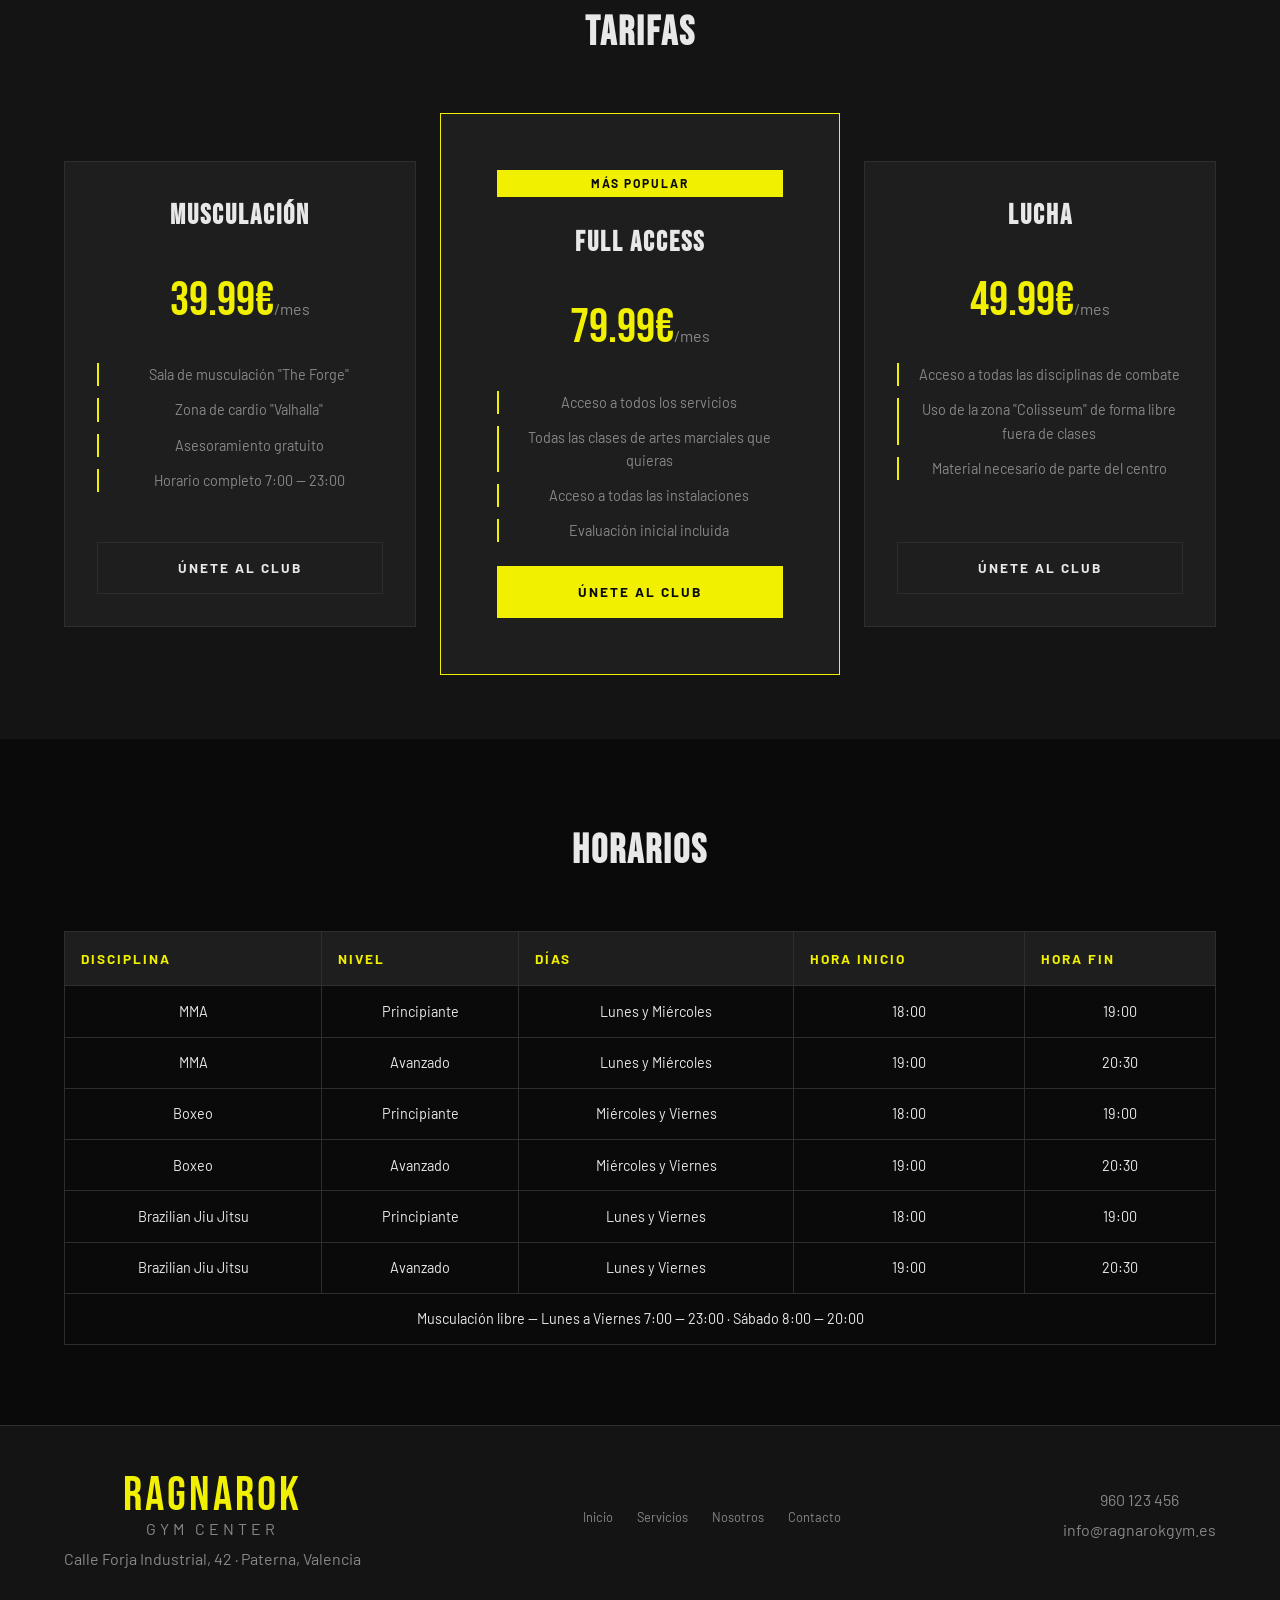
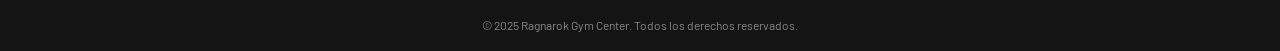
==== commit 4cf30235: "Añadida la web: Ragnarok Gym Center Página principal con hero, beneficios, instalaciones, tarifas y " ====
--- a/web/index.html
+++ b/web/index.html
@@ -22,7 +22,6 @@
 
             <nav class="nav-principal">
                 <a href="index.html" class="nav-enlace activo">Inicio</a>
-                <a href="servicios.html" class="nav-enlace">Servicios</a>
                 <a href="nosotros.html" class="nav-enlace">Nosotros</a>
                 <a href="contacto.html" class="nav-enlace">Contacto</a>
                 <a href="index.html#tarifas" class="nav-enlace nav-enlace--cta">Únete</a>
--- a/web/styles.css
+++ b/web/styles.css
@@ -504,3 +504,190 @@
     padding-top: 1rem;
     color: var(--texto-secundario);
 }
+
+/* =====================
+    MEDIA QUERIES
+====================== */
+
+
+@media (max-width: 768px) {
+
+    .header-interno {
+        flex-wrap: wrap;
+        height: auto;
+        padding: 1rem 0;
+        gap: 1rem;
+    }
+
+    .nav-principal {
+        flex-wrap: wrap;
+        gap: 1rem;
+    }
+
+    .hero-titulo {
+        font-size: 3rem;
+    }
+
+    .hero-botones {
+        flex-direction: column;
+        text-align: center;
+    }
+
+    .beneficios-grid {
+        grid-template-columns: 1fr;
+    }
+
+    .instalaciones-grid {
+        grid-template-columns: 1fr;
+    }
+
+    .tarifas-grid {
+        flex-direction: column;
+    }
+
+    .tarifas-grid article.destacado {
+        margin: 0;
+    }
+
+    .horarios table {
+        font-size: 0.75rem;
+    }
+
+    .horarios th,
+    .horarios td {
+        padding: 0.5rem;
+    }
+
+    .footer-inner {
+        flex-direction: row;
+        gap: 1.5rem;
+        padding: 1.5rem;
+    }
+
+    .footer-inner nav {
+        flex-direction: column;
+        gap: 0.75rem;
+    }
+}
+
+/* =====================
+        NOSOTROS
+====================== */
+
+* {
+    text-align: center;
+}
+
+.pagina-hero {
+    background-color: var(--gris-oscuro);
+    border-bottom: var(--borde);
+    padding: 4rem 0;
+}
+
+.pagina-hero h1 {
+    font-family: var(--fuente-titulo);
+    font-size: 4rem;
+    letter-spacing: 3px;
+    color: var(--texto-principal);
+    margin-bottom: 0.5rem;
+}
+
+.pagina-hero p {
+    color: var(--texto-secundario);
+    font-size: 1rem;
+    letter-spacing: 2px;
+}
+
+.nosotros-contenido {
+    background-color: var(--negro);
+    padding: 5rem 0;
+}
+
+.nosotros-contenido h2 {
+    font-family: var(--fuente-titulo);
+    font-size: 2.5rem;
+    letter-spacing: 2px;
+    color: var(--acento);
+    margin-bottom: 1.5rem;
+    margin-top: 0;
+    padding-top: 3rem;
+    border-top: var(--borde);
+
+}
+
+.nosotros-contenido h2:first-child {
+    padding-top: 0;
+    border-top: none;
+}
+
+.nosotros-contenido p {
+    color: var(--texto-secundario);
+    font-size: 1rem;
+    max-width: 800px;
+    margin: 0 auto 1.5rem;
+    line-height: 1.8;
+    text-align: center;
+}
+
+/* =====================
+        CONTACTO
+====================== */
+
+.contacto {
+    background-color: var(--negro);
+    padding: 5rem 0;
+}
+
+.formulario {
+    display: flex;
+    flex-direction: column;
+    gap: 1.5rem;
+    max-width: 600px;
+    margin: 0 auto;
+}
+
+.campo {
+    display: flex;
+    flex-direction: column;
+    gap: 0.5rem;
+}
+
+.campo label {
+    font-size: 0.85rem;
+    font-weight: 600;
+    text-transform: uppercase;
+    color: var(--texto-principal);
+}
+
+.campo input,
+.campo select,
+.campo textarea {
+    background-color: var(--gris-medio);
+    border: var(--borde);
+    color: var(--texto-principal);
+    font-family: var(--fuente-cuerpo);
+    font-size: 1rem;
+    padding: 0.85rem 1rem;
+    outline: none;
+    cursor: pointer;
+    transition: border-color 0.2s;
+}
+
+.campo input:focus,
+.campo select:focus,
+.campo textarea:focus {
+    border-color: var(--acento);
+}
+
+.campo input::placeholder,
+.campo textarea::placeholder {
+    color: var(--texto-secundario);
+}
+
+.campo select option {
+    background-color: var(--gris-medio);
+}
+
+.campo textarea {
+    resize: vertical;
+}
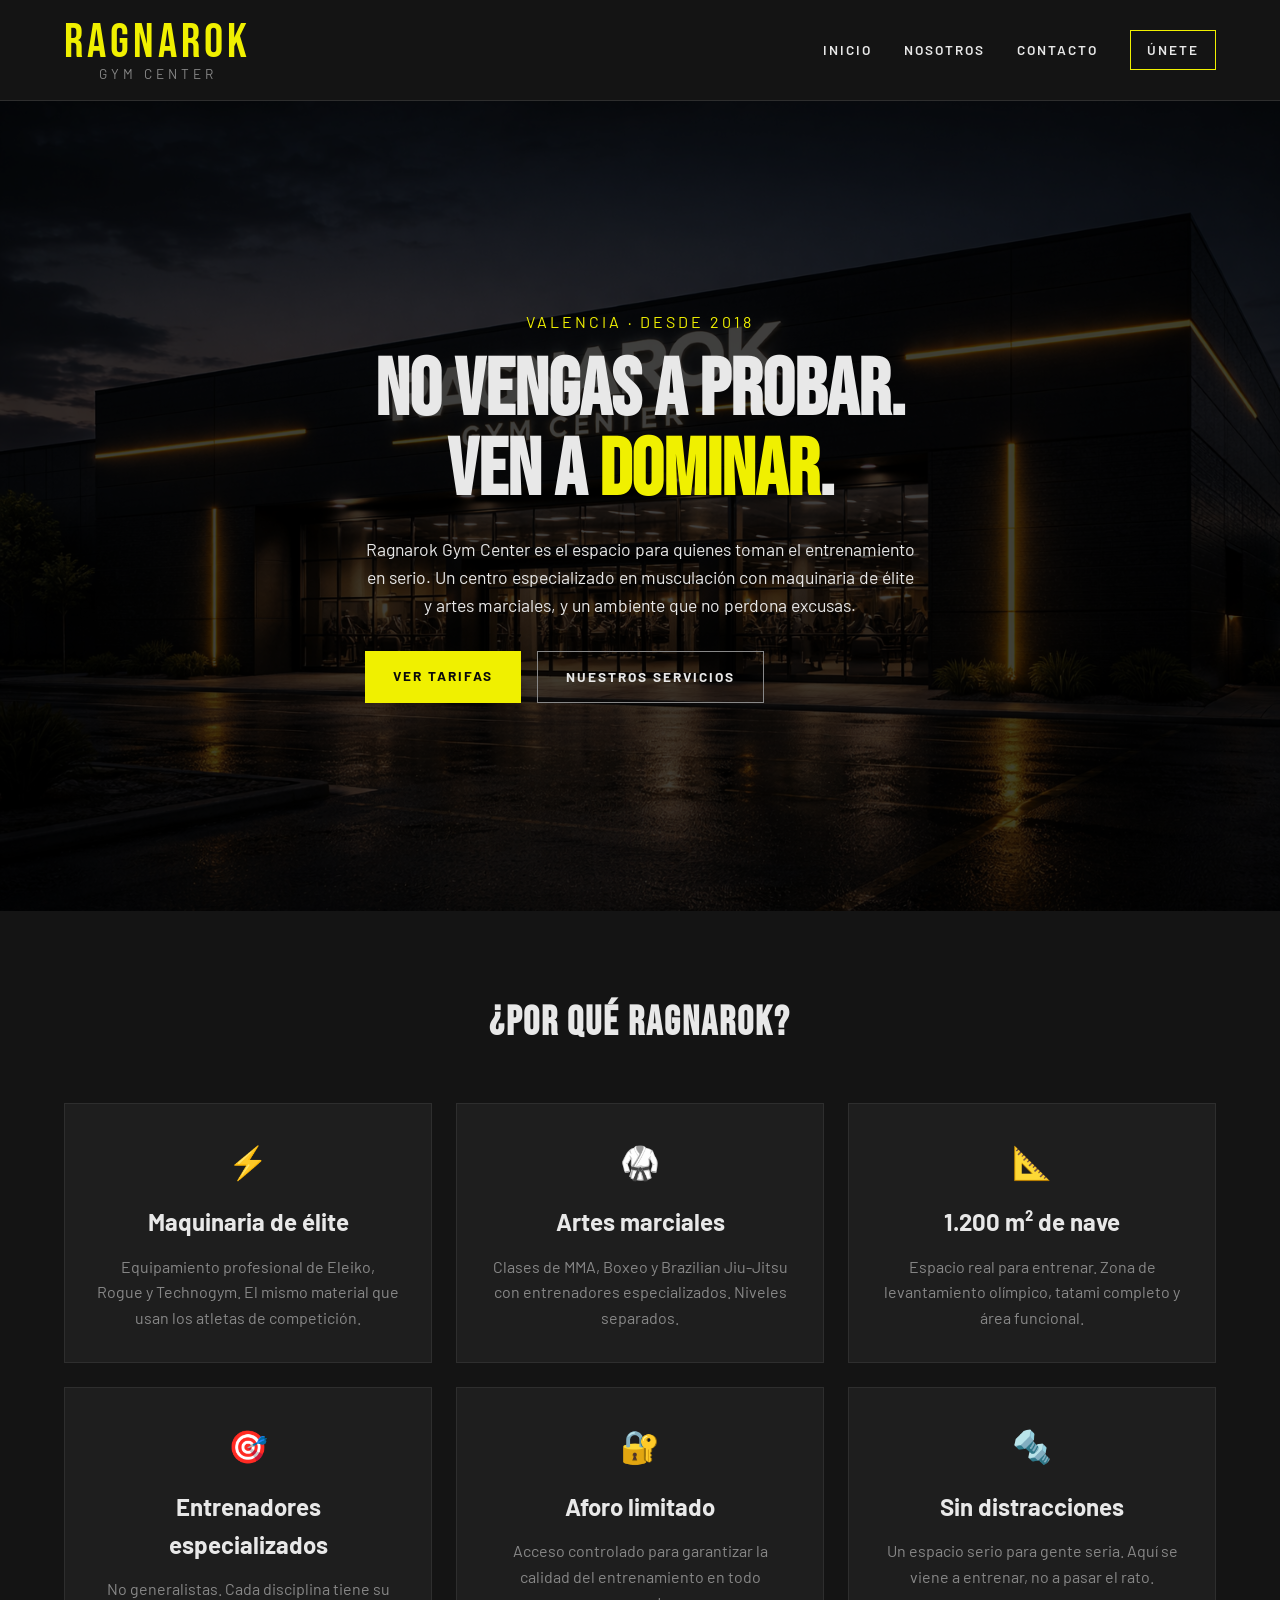
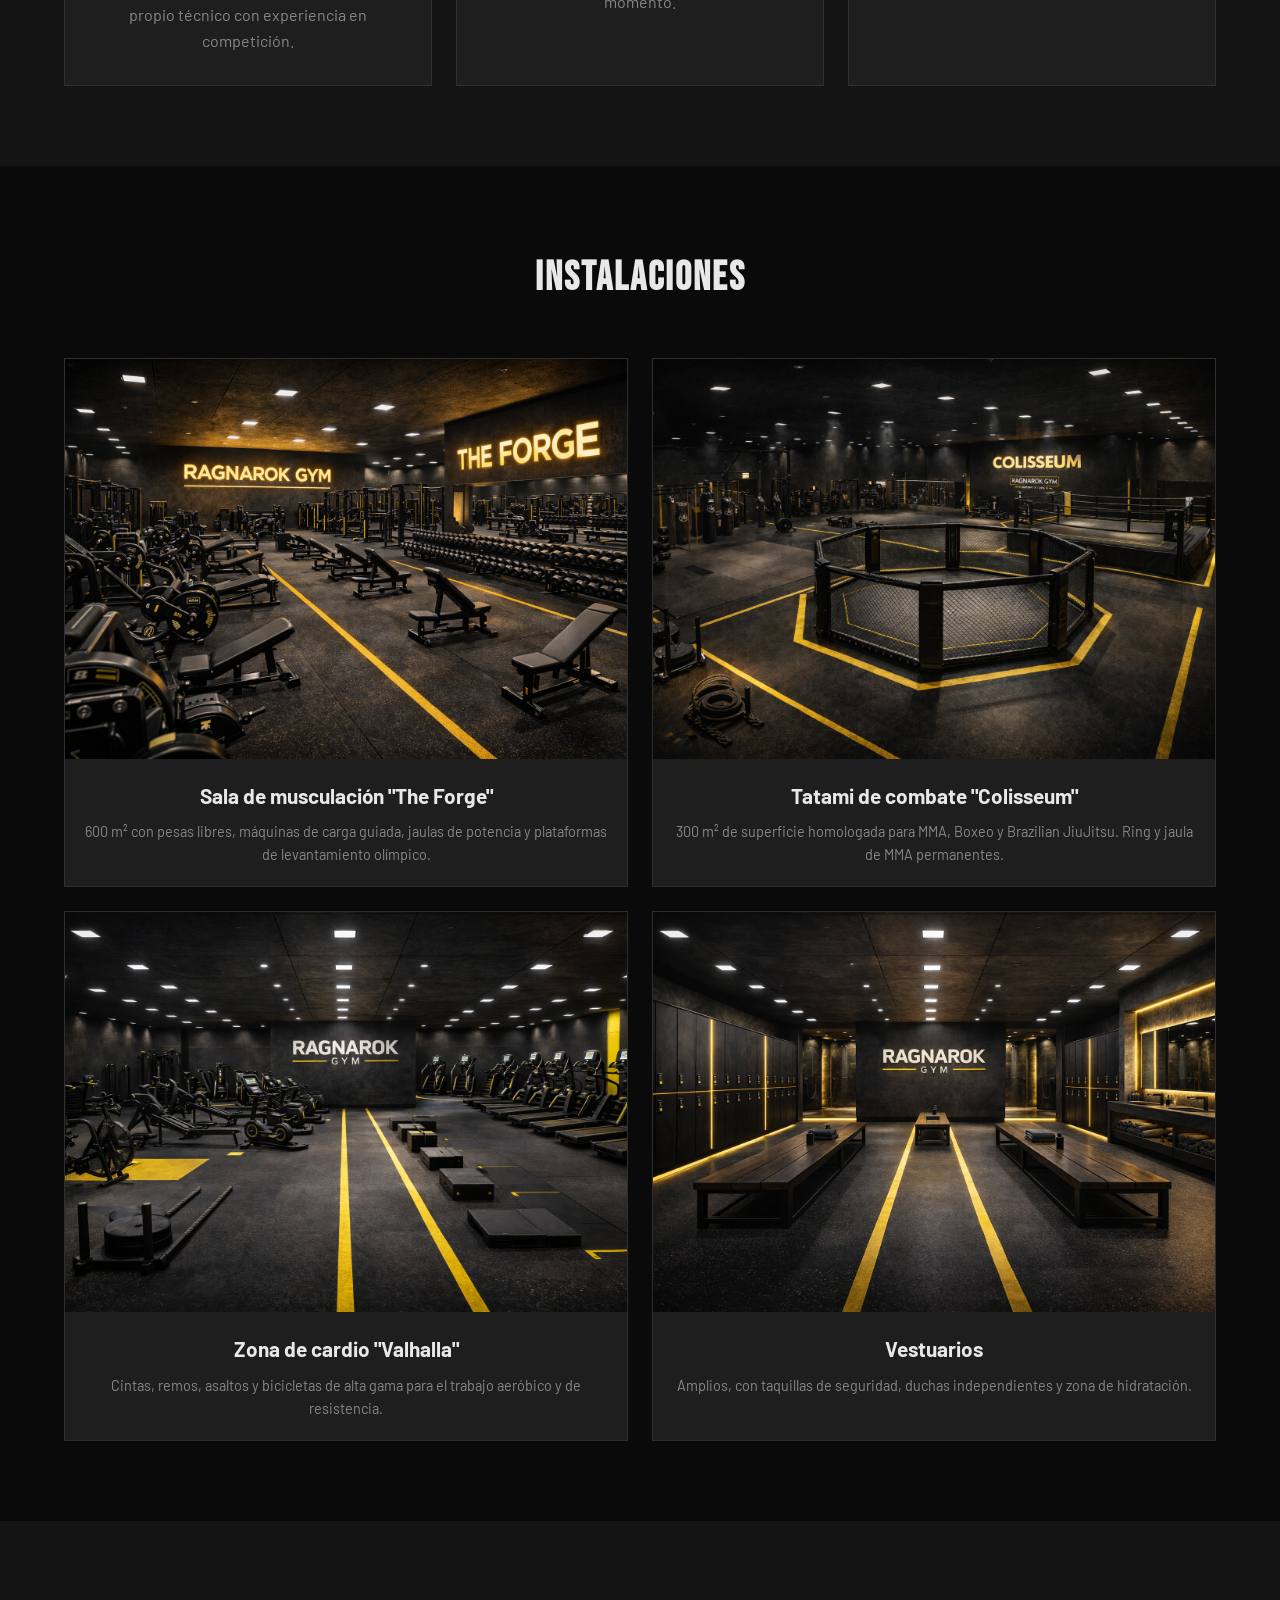
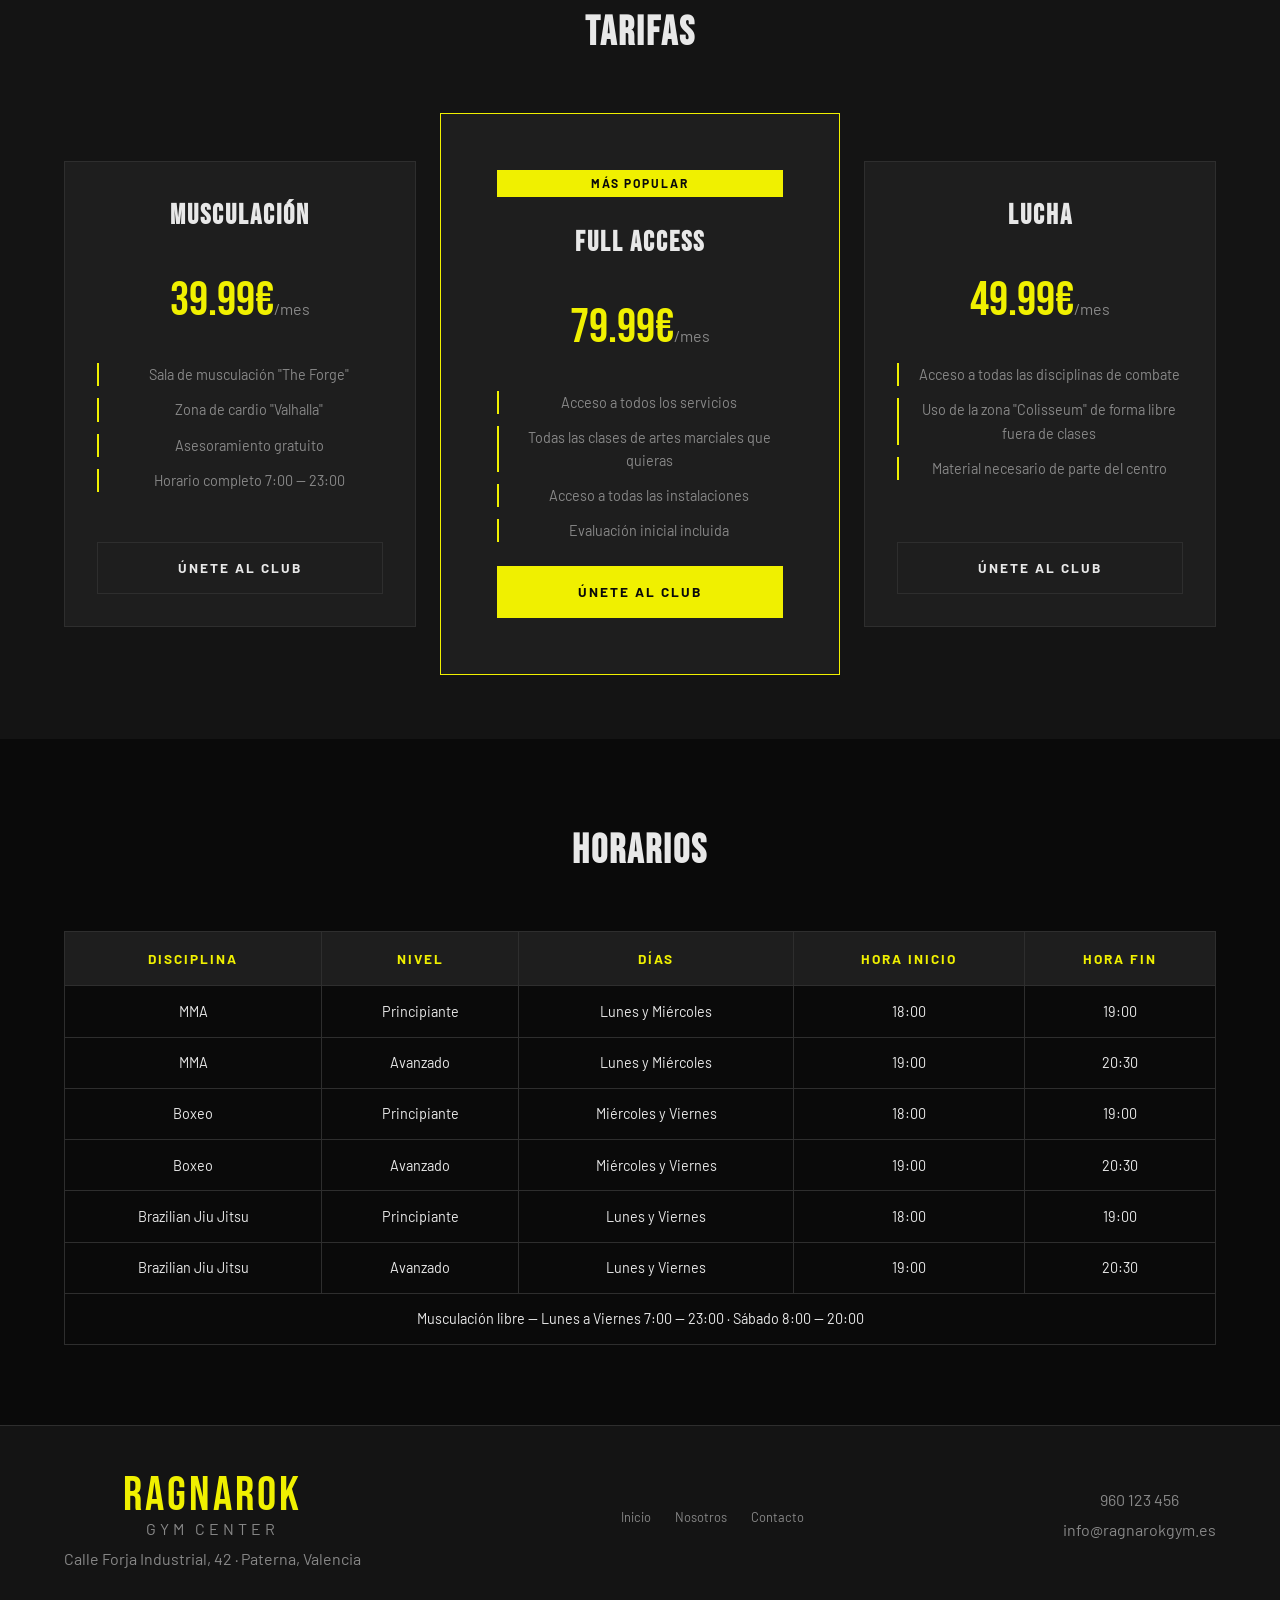
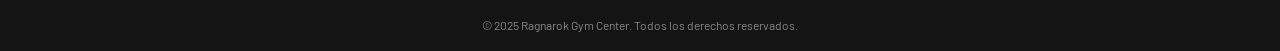
==== commit e41f6343: "Actualización menor Sección de servicios del footer eliminada" ====
--- a/web/index.html
+++ b/web/index.html
@@ -272,7 +272,6 @@
 
             <nav>
                 <a href="index.html">Inicio</a>
-                <a href="servicios.html">Servicios</a>
                 <a href="nosotros.html">Nosotros</a>
                 <a href="contacto.html">Contacto</a>
             </nav>
--- a/web/styles.css
+++ b/web/styles.css
@@ -429,7 +429,7 @@
     letter-spacing: 2px;
     text-transform: uppercase;
     padding: 1rem;
-    text-align: left;
+    text-align: center;
 }
 
 .horarios td {
